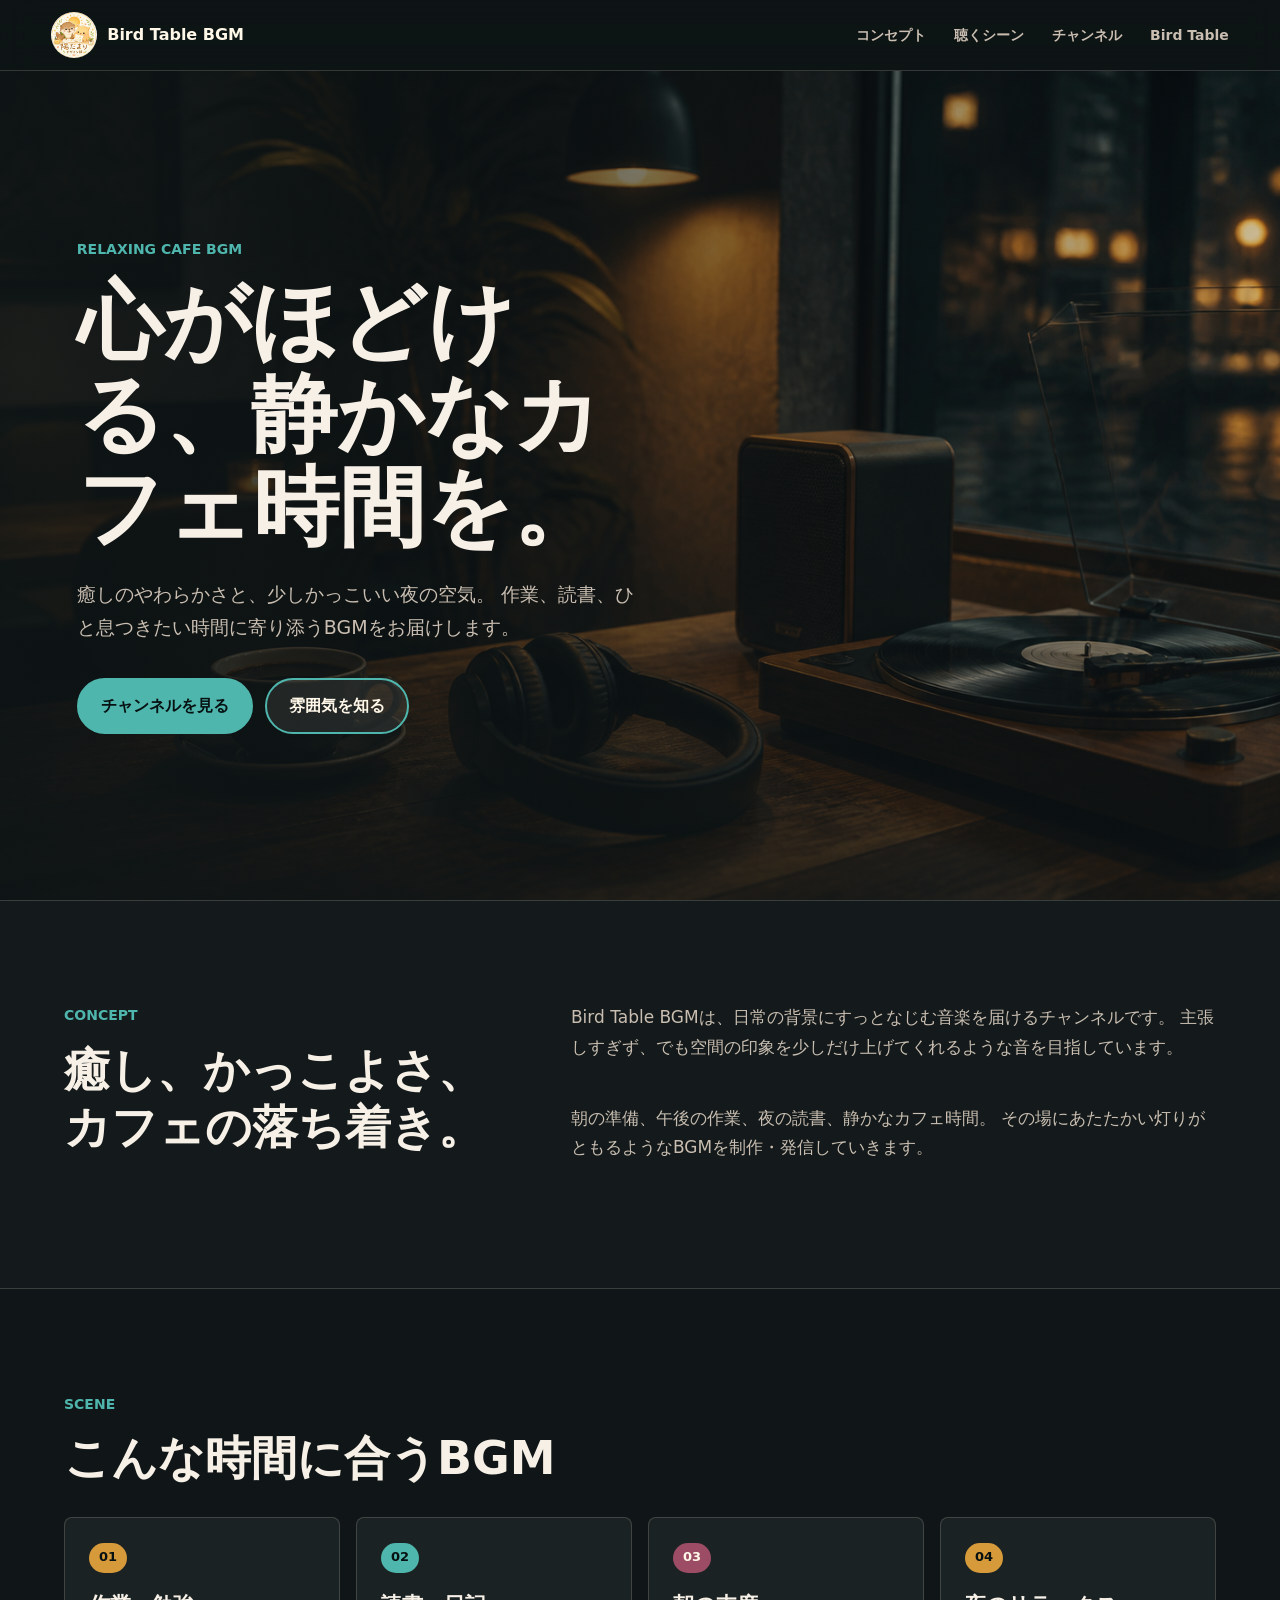
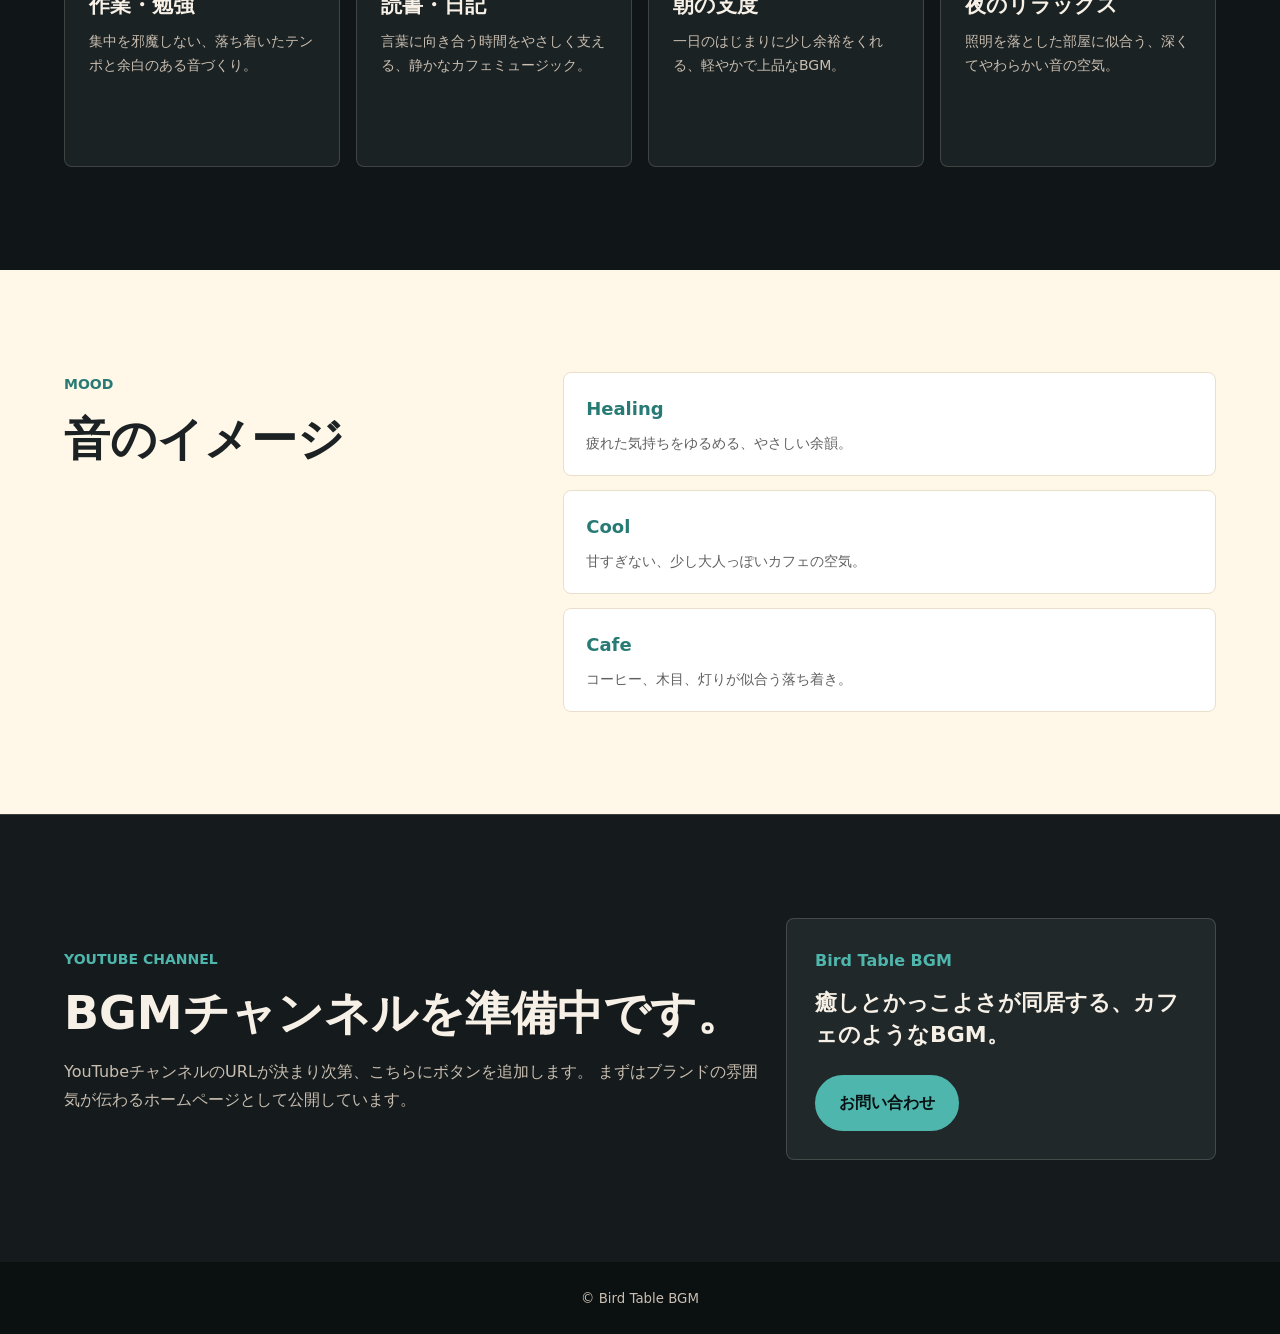
==== bgm.html @ 12807a16 "Add BGM homepage" ====
<!doctype html>
<html lang="ja">
  <head>
    <meta charset="utf-8">
    <meta name="viewport" content="width=device-width, initial-scale=1">
    <title>Bird Table BGM | 癒しとカフェ時間の音楽</title>
    <meta
      name="description"
      content="Bird Table BGMは、作業、読書、カフェ時間、夜のリラックスタイムに寄り添う、癒しとかっこよさを感じるBGMチャンネルです。"
    >
    <link rel="stylesheet" href="bgm.css">
  </head>
  <body>
    <header class="bgm-header">
      <a class="brand" href="index.html" aria-label="陽だまりデザイン部へ戻る">
        <img src="assets/logo.png" alt="">
        <span>Bird Table BGM</span>
      </a>
      <nav class="nav" aria-label="BGMページメニュー">
        <a href="#concept">コンセプト</a>
        <a href="#scene">聴くシーン</a>
        <a href="#channel">チャンネル</a>
        <a href="index.html#activities">Bird Table</a>
      </nav>
    </header>

    <main>
      <section class="bgm-hero">
        <img src="assets/bgm-cafe-hero.png" alt="落ち着いたカフェでBGMを楽しむイメージ">
        <div class="hero-overlay">
          <p class="eyebrow">Relaxing Cafe BGM</p>
          <h1>心がほどける、静かなカフェ時間を。</h1>
          <p class="lead">
            癒しのやわらかさと、少しかっこいい夜の空気。
            作業、読書、ひと息つきたい時間に寄り添うBGMをお届けします。
          </p>
          <div class="hero-actions">
            <a class="button primary" href="#channel">チャンネルを見る</a>
            <a class="button secondary" href="#concept">雰囲気を知る</a>
          </div>
        </div>
      </section>

      <section id="concept" class="section intro-section">
        <div class="section-heading">
          <p class="eyebrow">Concept</p>
          <h2>癒し、かっこよさ、カフェの落ち着き。</h2>
        </div>
        <div class="concept-copy">
          <p>
            Bird Table BGMは、日常の背景にすっとなじむ音楽を届けるチャンネルです。
            主張しすぎず、でも空間の印象を少しだけ上げてくれるような音を目指しています。
          </p>
          <p>
            朝の準備、午後の作業、夜の読書、静かなカフェ時間。
            その場にあたたかい灯りがともるようなBGMを制作・発信していきます。
          </p>
        </div>
      </section>

      <section id="scene" class="section scene-section">
        <div class="section-heading">
          <p class="eyebrow">Scene</p>
          <h2>こんな時間に合うBGM</h2>
        </div>
        <div class="scene-grid">
          <article>
            <span>01</span>
            <h3>作業・勉強</h3>
            <p>集中を邪魔しない、落ち着いたテンポと余白のある音づくり。</p>
          </article>
          <article>
            <span>02</span>
            <h3>読書・日記</h3>
            <p>言葉に向き合う時間をやさしく支える、静かなカフェミュージック。</p>
          </article>
          <article>
            <span>03</span>
            <h3>朝の支度</h3>
            <p>一日のはじまりに少し余裕をくれる、軽やかで上品なBGM。</p>
          </article>
          <article>
            <span>04</span>
            <h3>夜のリラックス</h3>
            <p>照明を落とした部屋に似合う、深くてやわらかい音の空気。</p>
          </article>
        </div>
      </section>

      <section class="section sound-section" aria-label="音の方向性">
        <div class="sound-panel">
          <div>
            <p class="eyebrow">Mood</p>
            <h2>音のイメージ</h2>
          </div>
          <ul>
            <li><strong>Healing</strong><span>疲れた気持ちをゆるめる、やさしい余韻。</span></li>
            <li><strong>Cool</strong><span>甘すぎない、少し大人っぽいカフェの空気。</span></li>
            <li><strong>Cafe</strong><span>コーヒー、木目、灯りが似合う落ち着き。</span></li>
          </ul>
        </div>
      </section>

      <section id="channel" class="section channel-section">
        <div class="channel-copy">
          <p class="eyebrow">YouTube Channel</p>
          <h2>BGMチャンネルを準備中です。</h2>
          <p>
            YouTubeチャンネルのURLが決まり次第、こちらにボタンを追加します。
            まずはブランドの雰囲気が伝わるホームページとして公開しています。
          </p>
        </div>
        <div class="channel-box">
          <p>Bird Table BGM</p>
          <strong>癒しとかっこよさが同居する、カフェのようなBGM。</strong>
          <a class="button primary" href="mailto:bird.table.001@gmail.com">お問い合わせ</a>
        </div>
      </section>
    </main>

    <footer class="footer">
      <small>&copy; Bird Table BGM</small>
    </footer>
  </body>
</html>
---- bgm.css ----
:root {
  --ink: #f6f0e7;
  --muted: #c9beb1;
  --charcoal: #171b1c;
  --deep: #0e1415;
  --teal: #4fb6ad;
  --amber: #d69a3a;
  --wine: #9c4d65;
  --cream: #fff7e8;
  --line: rgba(255, 247, 232, 0.16);
  color-scheme: dark;
  font-family: "Hiragino Kaku Gothic ProN", "Yu Gothic", Meiryo, system-ui, sans-serif;
}

* {
  box-sizing: border-box;
}

html {
  scroll-behavior: smooth;
}

body {
  margin: 0;
  color: var(--ink);
  background: var(--deep);
  line-height: 1.75;
}

img {
  display: block;
  max-width: 100%;
}

a {
  color: inherit;
}

.bgm-header {
  position: sticky;
  top: 0;
  z-index: 10;
  display: flex;
  align-items: center;
  justify-content: space-between;
  gap: 24px;
  padding: 12px clamp(20px, 4vw, 56px);
  background: rgba(14, 20, 21, 0.9);
  border-bottom: 1px solid var(--line);
  backdrop-filter: blur(14px);
}

.brand {
  display: inline-flex;
  align-items: center;
  gap: 10px;
  color: var(--cream);
  font-weight: 900;
  text-decoration: none;
  white-space: nowrap;
}

.brand img {
  width: 46px;
  height: 46px;
  border-radius: 50%;
}

.nav {
  display: flex;
  align-items: center;
  gap: clamp(12px, 3vw, 28px);
  color: var(--muted);
  font-size: 14px;
  font-weight: 800;
}

.nav a {
  text-decoration: none;
}

.bgm-hero {
  position: relative;
  min-height: calc(100vh - 71px);
  overflow: hidden;
  isolation: isolate;
}

.bgm-hero img {
  position: absolute;
  inset: 0;
  z-index: -2;
  width: 100%;
  height: 100%;
  object-fit: cover;
}

.bgm-hero::after {
  position: absolute;
  inset: 0;
  z-index: -1;
  content: "";
  background:
    linear-gradient(90deg, rgba(14, 20, 21, 0.9) 0%, rgba(14, 20, 21, 0.58) 46%, rgba(14, 20, 21, 0.18) 100%),
    linear-gradient(0deg, rgba(14, 20, 21, 0.65) 0%, rgba(14, 20, 21, 0) 42%);
}

.hero-overlay {
  display: flex;
  flex-direction: column;
  justify-content: center;
  max-width: 720px;
  min-height: calc(100vh - 71px);
  padding: clamp(44px, 8vw, 96px) clamp(20px, 6vw, 84px);
}

.eyebrow {
  margin: 0 0 14px;
  color: var(--teal);
  font-size: 14px;
  font-weight: 900;
  letter-spacing: 0;
  text-transform: uppercase;
}

h1,
h2,
h3,
p {
  overflow-wrap: anywhere;
}

h1 {
  margin: 0;
  font-size: clamp(42px, 7vw, 86px);
  line-height: 1.08;
  letter-spacing: 0;
}

h2 {
  margin: 0;
  font-size: clamp(28px, 4vw, 46px);
  line-height: 1.24;
  letter-spacing: 0;
}

h3 {
  margin: 0 0 10px;
  font-size: 21px;
  line-height: 1.35;
}

.lead {
  margin: 24px 0 0;
  color: var(--muted);
  font-size: clamp(16px, 2vw, 19px);
}

.hero-actions {
  display: flex;
  flex-wrap: wrap;
  gap: 12px;
  margin-top: 34px;
}

.button {
  display: inline-flex;
  align-items: center;
  justify-content: center;
  min-height: 48px;
  padding: 12px 22px;
  border: 2px solid var(--teal);
  border-radius: 999px;
  font-weight: 900;
  text-decoration: none;
}

.button.primary {
  color: #071112;
  background: var(--teal);
}

.button.secondary {
  color: var(--cream);
  background: rgba(255, 247, 232, 0.08);
}

.section {
  padding: clamp(58px, 8vw, 104px) clamp(20px, 5vw, 72px);
}

.section-heading {
  max-width: 820px;
  margin-bottom: 30px;
}

.intro-section {
  display: grid;
  grid-template-columns: minmax(0, 0.8fr) minmax(320px, 1.2fr);
  gap: clamp(30px, 6vw, 78px);
  background: #141a1b;
  border-block: 1px solid var(--line);
}

.concept-copy {
  display: grid;
  gap: 18px;
  color: var(--muted);
  font-size: 17px;
}

.concept-copy p {
  margin: 0;
}

.scene-section {
  background: #101617;
}

.scene-grid {
  display: grid;
  grid-template-columns: repeat(4, minmax(0, 1fr));
  gap: 16px;
}

.scene-grid article {
  min-height: 250px;
  padding: 24px;
  background: #1b2223;
  border: 1px solid var(--line);
  border-radius: 8px;
}

.scene-grid span {
  display: inline-flex;
  align-items: center;
  justify-content: center;
  min-width: 38px;
  height: 30px;
  margin-bottom: 18px;
  padding: 0 10px;
  color: #071112;
  background: var(--amber);
  border-radius: 999px;
  font-size: 13px;
  font-weight: 900;
}

.scene-grid article:nth-child(2) span {
  background: var(--teal);
}

.scene-grid article:nth-child(3) span {
  background: var(--wine);
  color: var(--cream);
}

.scene-grid p {
  margin: 0;
  color: var(--muted);
  font-size: 14px;
}

.sound-section {
  background: var(--cream);
  color: #1c2223;
}

.sound-section .eyebrow {
  color: #287b75;
}

.sound-panel {
  display: grid;
  grid-template-columns: minmax(0, 0.8fr) minmax(320px, 1.2fr);
  gap: clamp(28px, 5vw, 64px);
  align-items: start;
}

.sound-panel ul {
  display: grid;
  gap: 14px;
  margin: 0;
  padding: 0;
  list-style: none;
}

.sound-panel li {
  padding: 20px 22px;
  background: #ffffff;
  border: 1px solid #eadfcb;
  border-radius: 8px;
}

.sound-panel strong,
.sound-panel span {
  display: block;
}

.sound-panel strong {
  color: #287b75;
  font-size: 18px;
}

.sound-panel span {
  margin-top: 6px;
  color: #5f625f;
  font-size: 14px;
}

.channel-section {
  display: grid;
  grid-template-columns: minmax(0, 1fr) minmax(300px, 430px);
  gap: 28px;
  align-items: center;
  background: #151b1c;
  border-top: 1px solid var(--line);
}

.channel-copy p:not(.eyebrow) {
  color: var(--muted);
}

.channel-box {
  padding: 28px;
  background: #202829;
  border: 1px solid var(--line);
  border-radius: 8px;
}

.channel-box p {
  margin: 0 0 12px;
  color: var(--teal);
  font-weight: 900;
}

.channel-box strong {
  display: block;
  margin-bottom: 24px;
  font-size: 22px;
  line-height: 1.45;
}

.footer {
  padding: 22px;
  color: var(--muted);
  background: #0b1011;
  text-align: center;
}

@media (max-width: 980px) {
  .intro-section,
  .sound-panel,
  .channel-section {
    grid-template-columns: 1fr;
  }

  .scene-grid {
    grid-template-columns: repeat(2, minmax(0, 1fr));
  }
}

@media (max-width: 700px) {
  .bgm-header {
    align-items: flex-start;
    flex-direction: column;
    gap: 10px;
  }

  .nav {
    width: 100%;
    overflow-x: auto;
    padding-bottom: 4px;
  }

  .bgm-hero,
  .hero-overlay {
    min-height: calc(100vh - 120px);
  }

  .bgm-hero::after {
    background: rgba(14, 20, 21, 0.68);
  }

  .scene-grid {
    grid-template-columns: 1fr;
  }

  .button {
    width: 100%;
  }
}
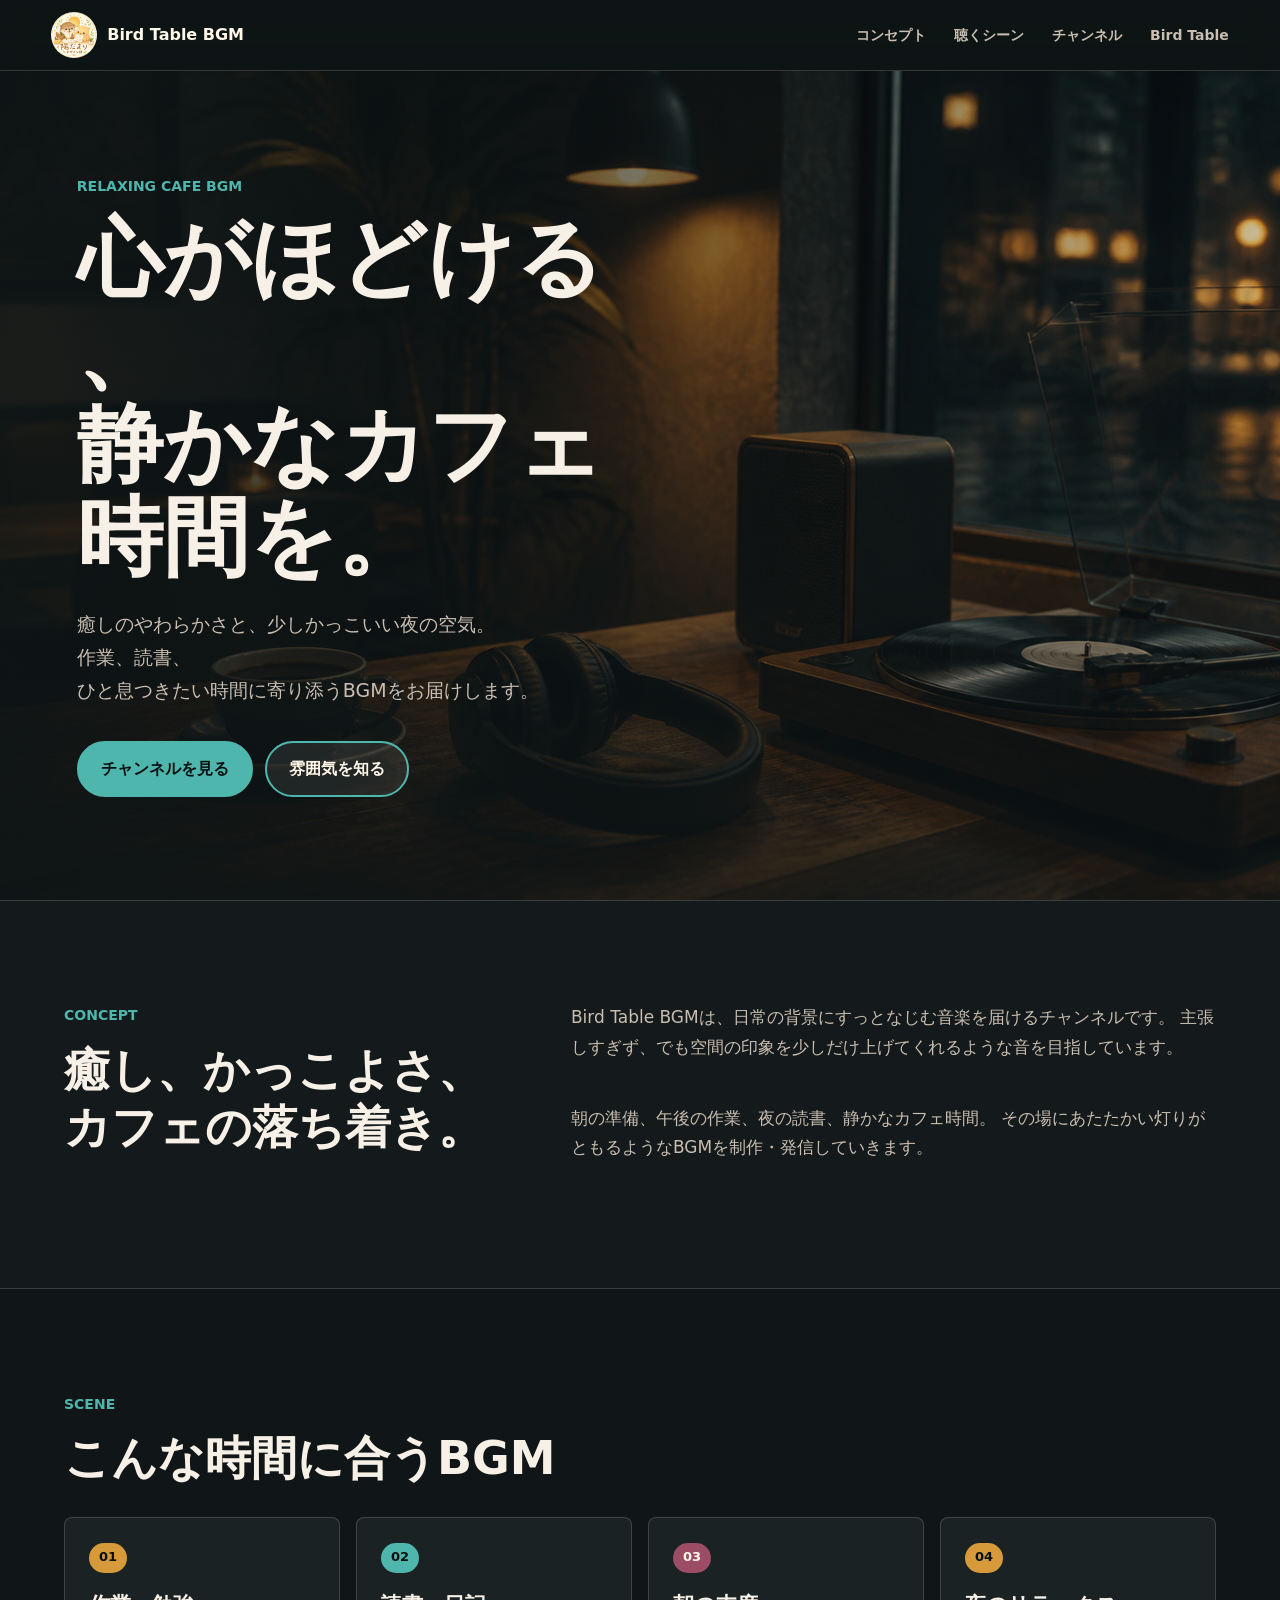
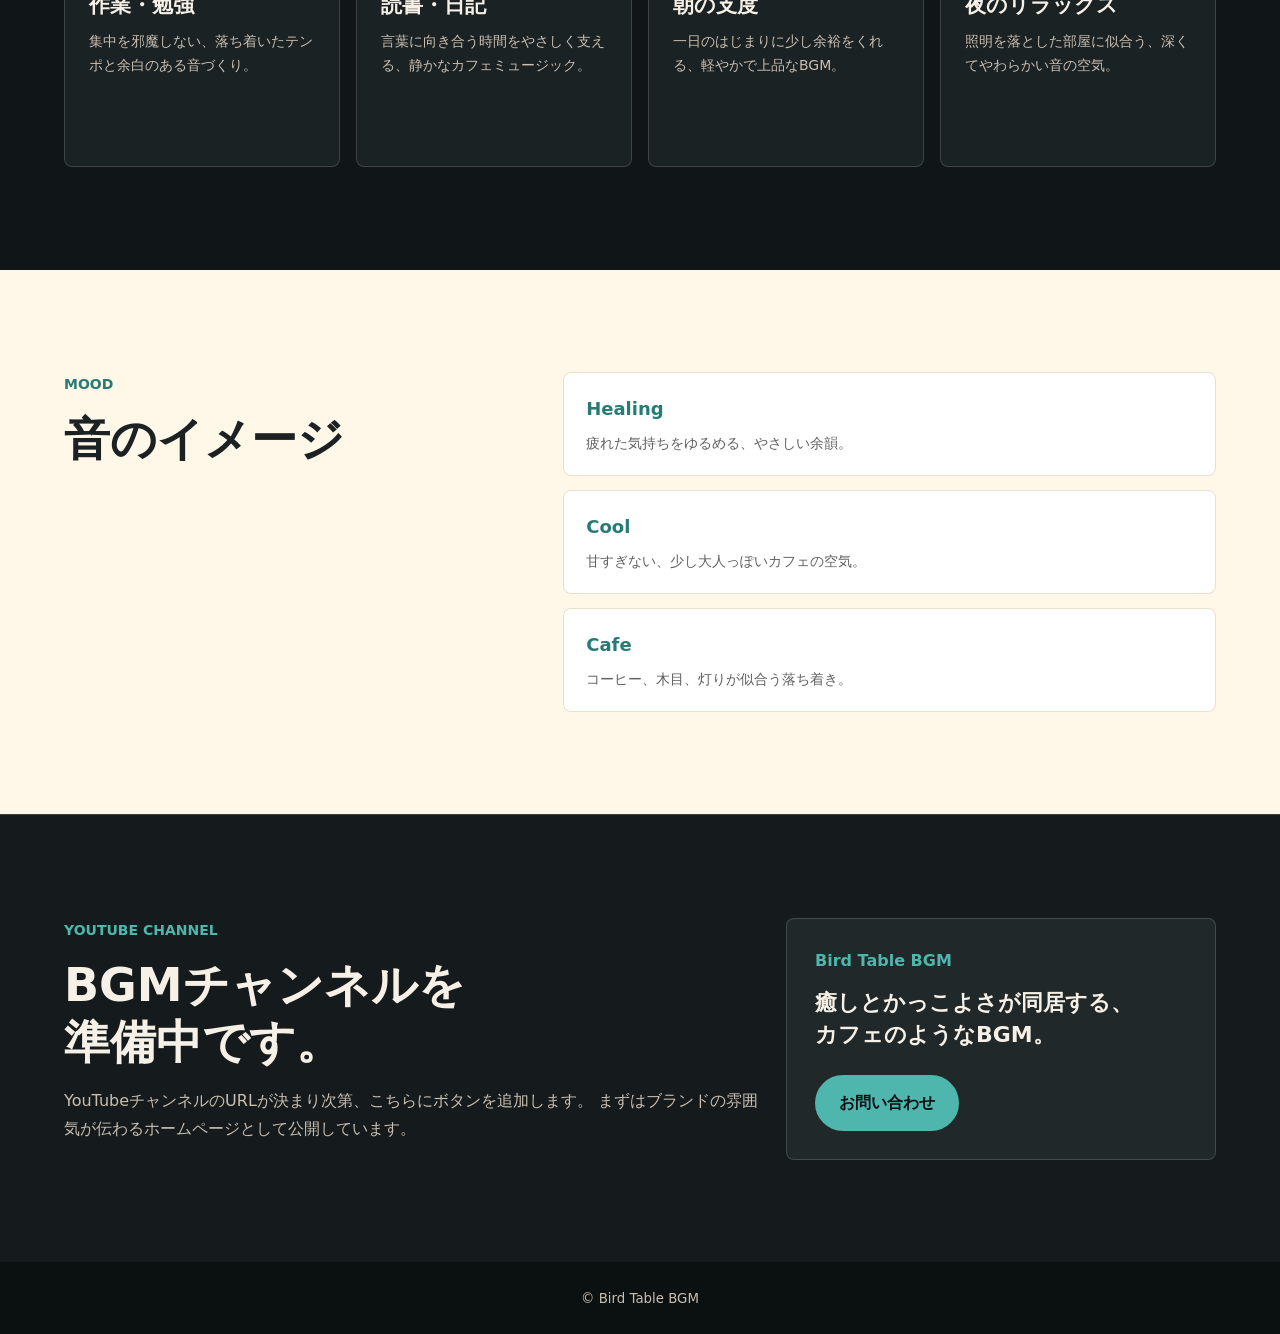
==== commit 38fcfa56: "Improve BGM page line breaks" ====
--- a/bgm.html
+++ b/bgm.html
@@ -29,10 +29,13 @@
         <img src="assets/bgm-cafe-hero.png" alt="落ち着いたカフェでBGMを楽しむイメージ">
         <div class="hero-overlay">
           <p class="eyebrow">Relaxing Cafe BGM</p>
-          <h1>心がほどける、静かなカフェ時間を。</h1>
+          <h1>
+            <span class="line">心がほどける、</span>
+            <span class="line">静かなカフェ時間を。</span>
+          </h1>
           <p class="lead">
-            癒しのやわらかさと、少しかっこいい夜の空気。
-            作業、読書、ひと息つきたい時間に寄り添うBGMをお届けします。
+            <span class="line">癒しのやわらかさと、少しかっこいい夜の空気。</span>
+            <span class="line">作業、読書、ひと息つきたい時間に寄り添うBGMをお届けします。</span>
           </p>
           <div class="hero-actions">
             <a class="button primary" href="#channel">チャンネルを見る</a>
@@ -44,7 +47,10 @@
       <section id="concept" class="section intro-section">
         <div class="section-heading">
           <p class="eyebrow">Concept</p>
-          <h2>癒し、かっこよさ、カフェの落ち着き。</h2>
+          <h2>
+            <span class="line">癒し、かっこよさ、</span>
+            <span class="line">カフェの落ち着き。</span>
+          </h2>
         </div>
         <div class="concept-copy">
           <p>
@@ -104,7 +110,10 @@
       <section id="channel" class="section channel-section">
         <div class="channel-copy">
           <p class="eyebrow">YouTube Channel</p>
-          <h2>BGMチャンネルを準備中です。</h2>
+          <h2>
+            <span class="line">BGMチャンネルを</span>
+            <span class="line">準備中です。</span>
+          </h2>
           <p>
             YouTubeチャンネルのURLが決まり次第、こちらにボタンを追加します。
             まずはブランドの雰囲気が伝わるホームページとして公開しています。
@@ -112,7 +121,10 @@
         </div>
         <div class="channel-box">
           <p>Bird Table BGM</p>
-          <strong>癒しとかっこよさが同居する、カフェのようなBGM。</strong>
+          <strong>
+            <span class="line">癒しとかっこよさが同居する、</span>
+            <span class="line">カフェのようなBGM。</span>
+          </strong>
           <a class="button primary" href="mailto:bird.table.001@gmail.com">お問い合わせ</a>
         </div>
       </section>
--- a/bgm.css
+++ b/bgm.css
@@ -127,7 +127,20 @@
 h2,
 h3,
 p {
-  overflow-wrap: anywhere;
+  overflow-wrap: break-word;
+}
+
+h1,
+h2,
+h3,
+.lead,
+.channel-box strong {
+  word-break: keep-all;
+  line-break: strict;
+}
+
+.line {
+  display: block;
 }
 
 h1 {
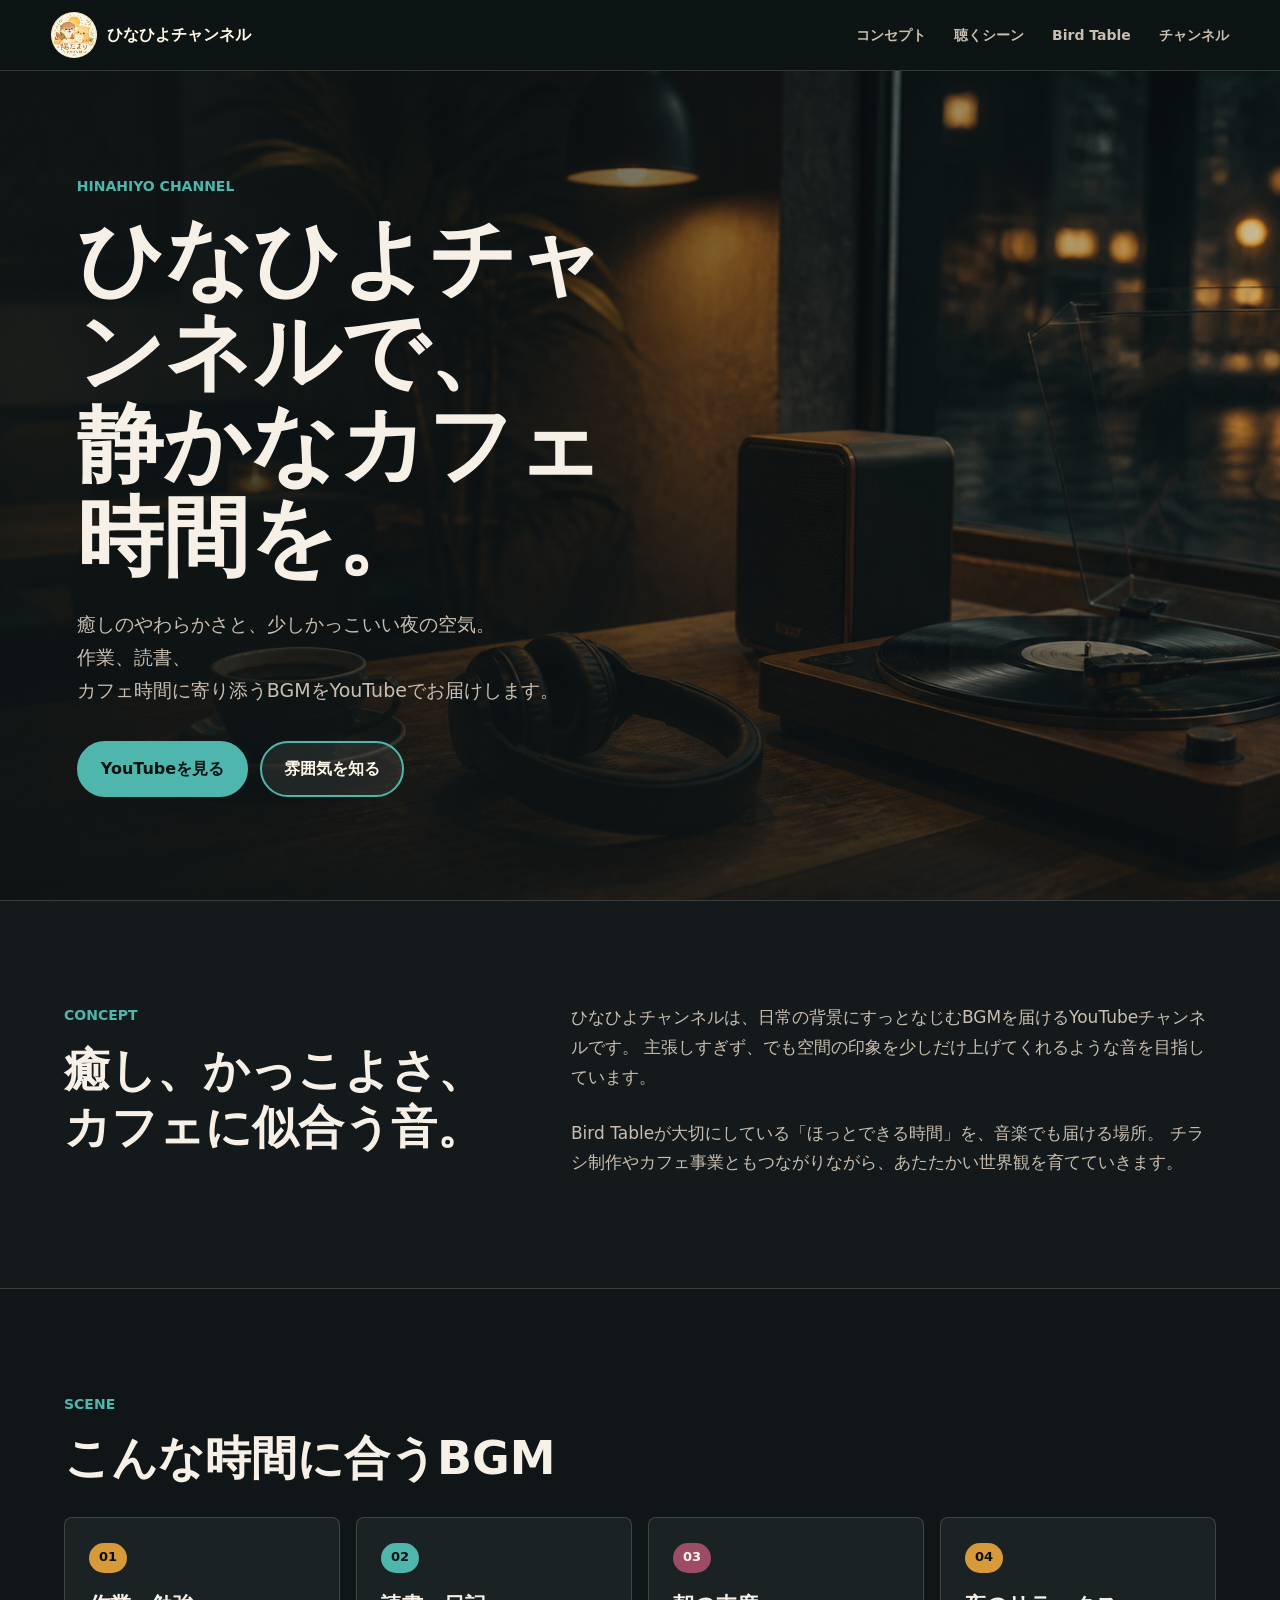
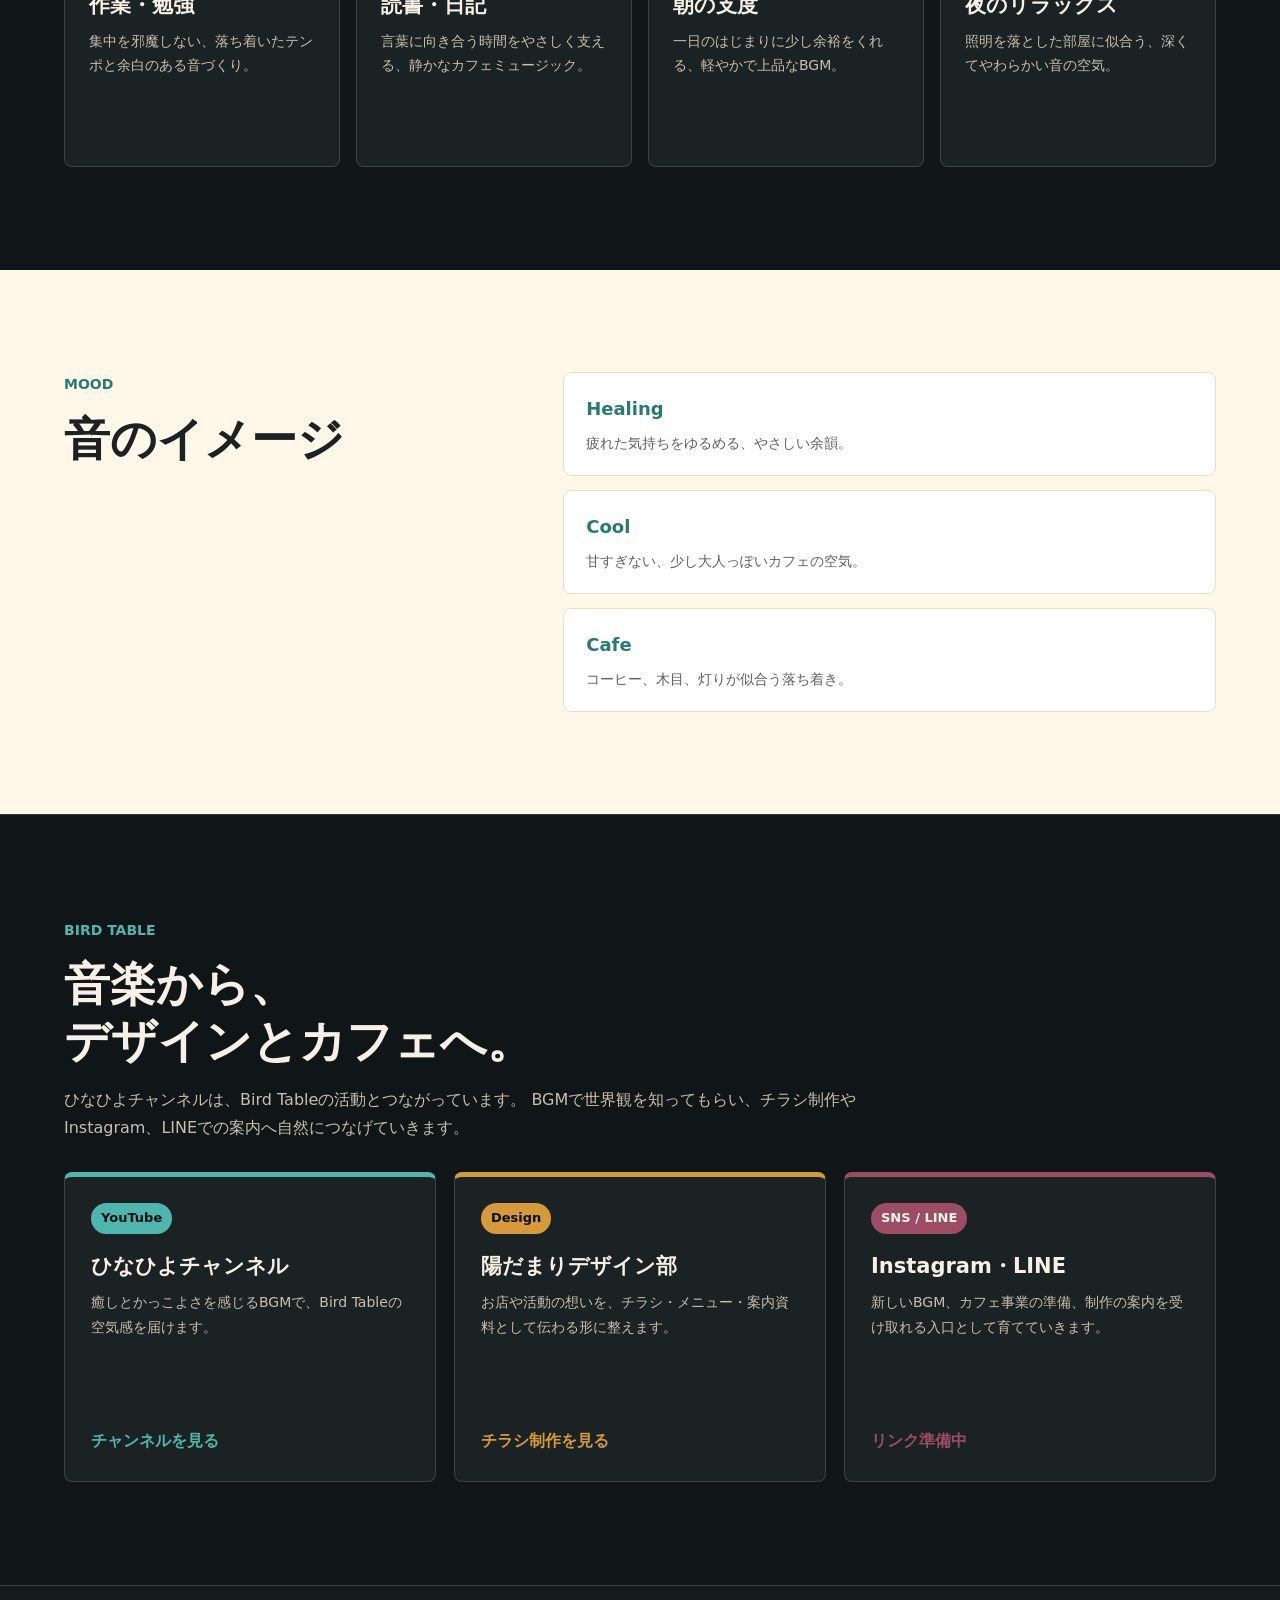
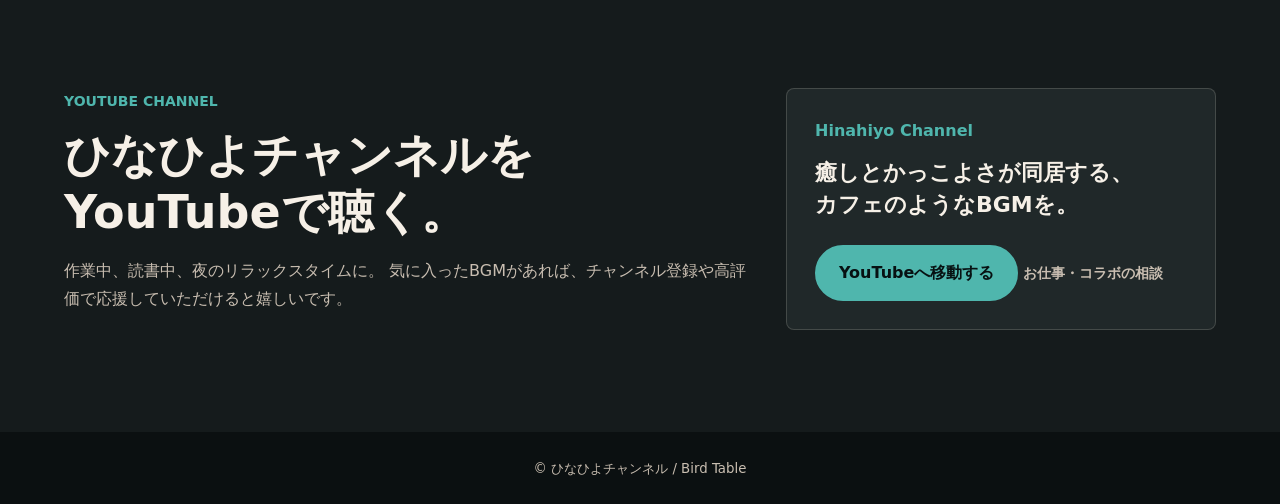
==== commit c89d9b55: "Update BGM page for Hinahiyo channel" ====
--- a/bgm.html
+++ b/bgm.html
@@ -3,10 +3,10 @@
   <head>
     <meta charset="utf-8">
     <meta name="viewport" content="width=device-width, initial-scale=1">
-    <title>Bird Table BGM | 癒しとカフェ時間の音楽</title>
+    <title>ひなひよチャンネル | 癒しとカフェ時間のBGM</title>
     <meta
       name="description"
-      content="Bird Table BGMは、作業、読書、カフェ時間、夜のリラックスタイムに寄り添う、癒しとかっこよさを感じるBGMチャンネルです。"
+      content="ひなひよチャンネルは、作業、読書、カフェ時間、夜のリラックスタイムに寄り添う、癒しとかっこよさを感じるBGMをお届けするYouTubeチャンネルです。"
     >
     <link rel="stylesheet" href="bgm.css">
   </head>
@@ -14,13 +14,13 @@
     <header class="bgm-header">
       <a class="brand" href="index.html" aria-label="陽だまりデザイン部へ戻る">
         <img src="assets/logo.png" alt="">
-        <span>Bird Table BGM</span>
+        <span>ひなひよチャンネル</span>
       </a>
       <nav class="nav" aria-label="BGMページメニュー">
         <a href="#concept">コンセプト</a>
         <a href="#scene">聴くシーン</a>
+        <a href="#birdtable">Bird Table</a>
         <a href="#channel">チャンネル</a>
-        <a href="index.html#activities">Bird Table</a>
       </nav>
     </header>
 
@@ -28,17 +28,17 @@
       <section class="bgm-hero">
         <img src="assets/bgm-cafe-hero.png" alt="落ち着いたカフェでBGMを楽しむイメージ">
         <div class="hero-overlay">
-          <p class="eyebrow">Relaxing Cafe BGM</p>
+          <p class="eyebrow">Hinahiyo Channel</p>
           <h1>
-            <span class="line">心がほどける、</span>
+            <span class="line">ひなひよチャンネルで、</span>
             <span class="line">静かなカフェ時間を。</span>
           </h1>
           <p class="lead">
             <span class="line">癒しのやわらかさと、少しかっこいい夜の空気。</span>
-            <span class="line">作業、読書、ひと息つきたい時間に寄り添うBGMをお届けします。</span>
+            <span class="line">作業、読書、カフェ時間に寄り添うBGMをYouTubeでお届けします。</span>
           </p>
           <div class="hero-actions">
-            <a class="button primary" href="#channel">チャンネルを見る</a>
+            <a class="button primary" href="https://www.youtube.com/channel/UCs4ixz5xedzW1svTxraeuMA">YouTubeを見る</a>
             <a class="button secondary" href="#concept">雰囲気を知る</a>
           </div>
         </div>
@@ -49,17 +49,17 @@
           <p class="eyebrow">Concept</p>
           <h2>
             <span class="line">癒し、かっこよさ、</span>
-            <span class="line">カフェの落ち着き。</span>
+            <span class="line">カフェに似合う音。</span>
           </h2>
         </div>
         <div class="concept-copy">
           <p>
-            Bird Table BGMは、日常の背景にすっとなじむ音楽を届けるチャンネルです。
+            ひなひよチャンネルは、日常の背景にすっとなじむBGMを届けるYouTubeチャンネルです。
             主張しすぎず、でも空間の印象を少しだけ上げてくれるような音を目指しています。
           </p>
           <p>
-            朝の準備、午後の作業、夜の読書、静かなカフェ時間。
-            その場にあたたかい灯りがともるようなBGMを制作・発信していきます。
+            Bird Tableが大切にしている「ほっとできる時間」を、音楽でも届ける場所。
+            チラシ制作やカフェ事業ともつながりながら、あたたかい世界観を育てていきます。
           </p>
         </div>
       </section>
@@ -107,31 +107,66 @@
         </div>
       </section>
 
+      <section id="birdtable" class="section relation-section">
+        <div class="section-heading">
+          <p class="eyebrow">Bird Table</p>
+          <h2>
+            <span class="line">音楽から、</span>
+            <span class="line">デザインとカフェへ。</span>
+          </h2>
+          <p>
+            ひなひよチャンネルは、Bird Tableの活動とつながっています。
+            BGMで世界観を知ってもらい、チラシ制作やInstagram、LINEでの案内へ自然につなげていきます。
+          </p>
+        </div>
+        <div class="relation-grid">
+          <article>
+            <p class="relation-label">YouTube</p>
+            <h3>ひなひよチャンネル</h3>
+            <p>癒しとかっこよさを感じるBGMで、Bird Tableの空気感を届けます。</p>
+            <a href="https://www.youtube.com/channel/UCs4ixz5xedzW1svTxraeuMA">チャンネルを見る</a>
+          </article>
+          <article>
+            <p class="relation-label">Design</p>
+            <h3>陽だまりデザイン部</h3>
+            <p>お店や活動の想いを、チラシ・メニュー・案内資料として伝わる形に整えます。</p>
+            <a href="index.html">チラシ制作を見る</a>
+          </article>
+          <article>
+            <p class="relation-label">SNS / LINE</p>
+            <h3>Instagram・LINE</h3>
+            <p>新しいBGM、カフェ事業の準備、制作の案内を受け取れる入口として育てていきます。</p>
+            <span>リンク準備中</span>
+          </article>
+        </div>
+      </section>
+
       <section id="channel" class="section channel-section">
         <div class="channel-copy">
           <p class="eyebrow">YouTube Channel</p>
           <h2>
-            <span class="line">BGMチャンネルを</span>
-            <span class="line">準備中です。</span>
+            <span class="line">ひなひよチャンネルを</span>
+            <span class="line">YouTubeで聴く。</span>
           </h2>
           <p>
-            YouTubeチャンネルのURLが決まり次第、こちらにボタンを追加します。
-            まずはブランドの雰囲気が伝わるホームページとして公開しています。
+            作業中、読書中、夜のリラックスタイムに。
+            気に入ったBGMがあれば、チャンネル登録や高評価で応援していただけると嬉しいです。
           </p>
         </div>
         <div class="channel-box">
-          <p>Bird Table BGM</p>
+          <p>Hinahiyo Channel</p>
           <strong>
             <span class="line">癒しとかっこよさが同居する、</span>
-            <span class="line">カフェのようなBGM。</span>
+            <span class="line">カフェのようなBGMを。</span>
           </strong>
-          <a class="button primary" href="mailto:bird.table.001@gmail.com">お問い合わせ</a>
+          <a class="button primary" href="https://www.youtube.com/channel/UCs4ixz5xedzW1svTxraeuMA">YouTubeへ移動する</a>
+          <a class="text-link" href="mailto:bird.table.001@gmail.com">お仕事・コラボの相談</a>
         </div>
       </section>
     </main>
 
     <footer class="footer">
-      <small>&copy; Bird Table BGM</small>
+      <small>&copy; ひなひよチャンネル / Bird Table</small>
     </footer>
   </body>
 </html>
--- a/bgm.css
+++ b/bgm.css
@@ -198,6 +198,16 @@
   background: rgba(255, 247, 232, 0.08);
 }
 
+.text-link {
+  display: inline-flex;
+  width: fit-content;
+  margin-top: 14px;
+  color: var(--muted);
+  font-size: 14px;
+  font-weight: 800;
+  text-decoration: none;
+}
+
 .section {
   padding: clamp(58px, 8vw, 104px) clamp(20px, 5vw, 72px);
 }
@@ -321,6 +331,89 @@
   font-size: 14px;
 }
 
+.relation-section {
+  background: #101617;
+  border-top: 1px solid var(--line);
+}
+
+.relation-section .section-heading p:not(.eyebrow) {
+  color: var(--muted);
+}
+
+.relation-grid {
+  display: grid;
+  grid-template-columns: repeat(3, minmax(0, 1fr));
+  gap: 18px;
+}
+
+.relation-grid article {
+  display: flex;
+  flex-direction: column;
+  min-height: 310px;
+  padding: 26px;
+  background: #1b2223;
+  border: 1px solid var(--line);
+  border-radius: 8px;
+}
+
+.relation-grid article:nth-child(1) {
+  border-top: 5px solid var(--teal);
+}
+
+.relation-grid article:nth-child(2) {
+  border-top: 5px solid var(--amber);
+}
+
+.relation-grid article:nth-child(3) {
+  border-top: 5px solid var(--wine);
+}
+
+.relation-label {
+  width: fit-content;
+  margin: 0 0 18px;
+  padding: 4px 10px;
+  color: #071112;
+  background: var(--teal);
+  border-radius: 999px;
+  font-size: 13px;
+  font-weight: 900;
+}
+
+.relation-grid article:nth-child(2) .relation-label {
+  background: var(--amber);
+}
+
+.relation-grid article:nth-child(3) .relation-label {
+  color: var(--cream);
+  background: var(--wine);
+}
+
+.relation-grid p:not(.relation-label) {
+  margin: 0;
+  color: var(--muted);
+  font-size: 14px;
+}
+
+.relation-grid a,
+.relation-grid span {
+  display: inline-flex;
+  align-items: center;
+  width: fit-content;
+  margin-top: auto;
+  padding-top: 22px;
+  color: var(--teal);
+  font-weight: 900;
+  text-decoration: none;
+}
+
+.relation-grid article:nth-child(2) a {
+  color: var(--amber);
+}
+
+.relation-grid article:nth-child(3) span {
+  color: var(--wine);
+}
+
 .channel-section {
   display: grid;
   grid-template-columns: minmax(0, 1fr) minmax(300px, 430px);
@@ -368,6 +461,7 @@
     grid-template-columns: 1fr;
   }
 
+  .relation-grid,
   .scene-grid {
     grid-template-columns: repeat(2, minmax(0, 1fr));
   }
@@ -399,6 +493,10 @@
     grid-template-columns: 1fr;
   }
 
+  .relation-grid {
+    grid-template-columns: 1fr;
+  }
+
   .button {
     width: 100%;
   }
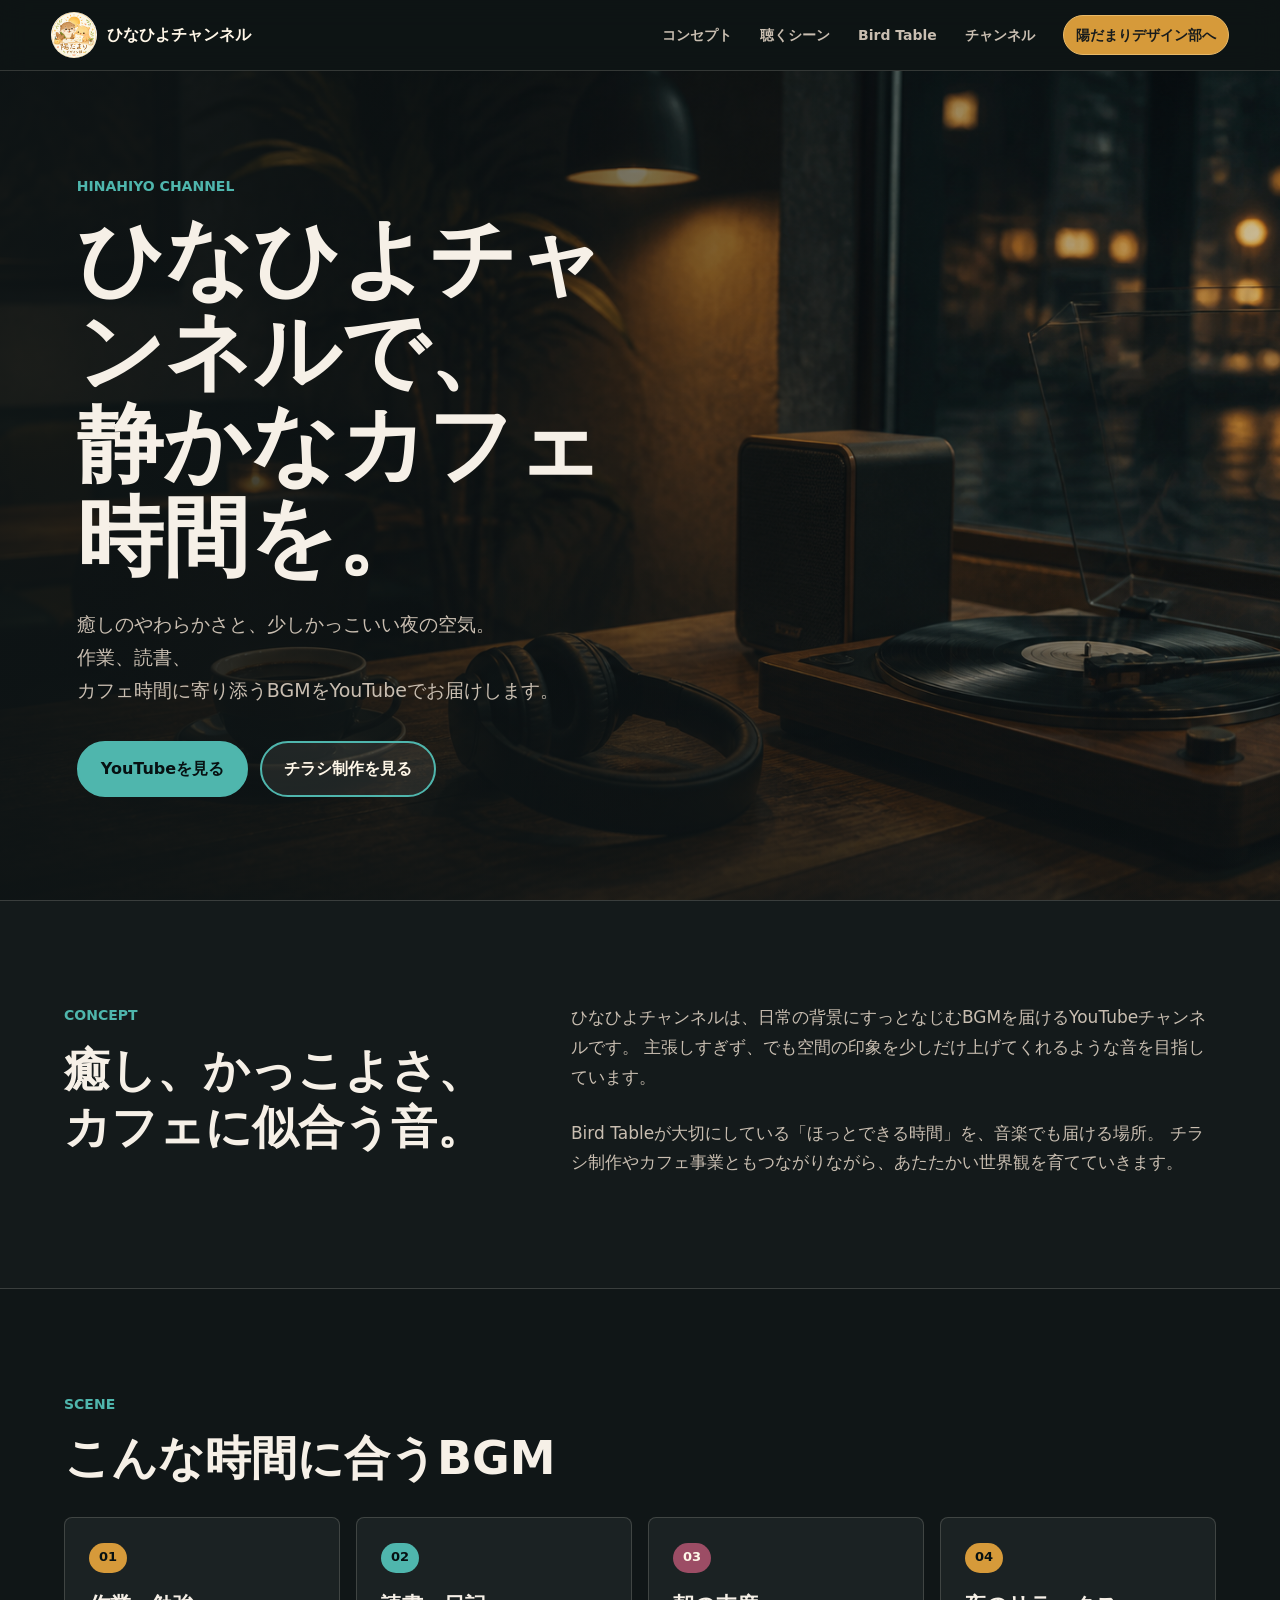
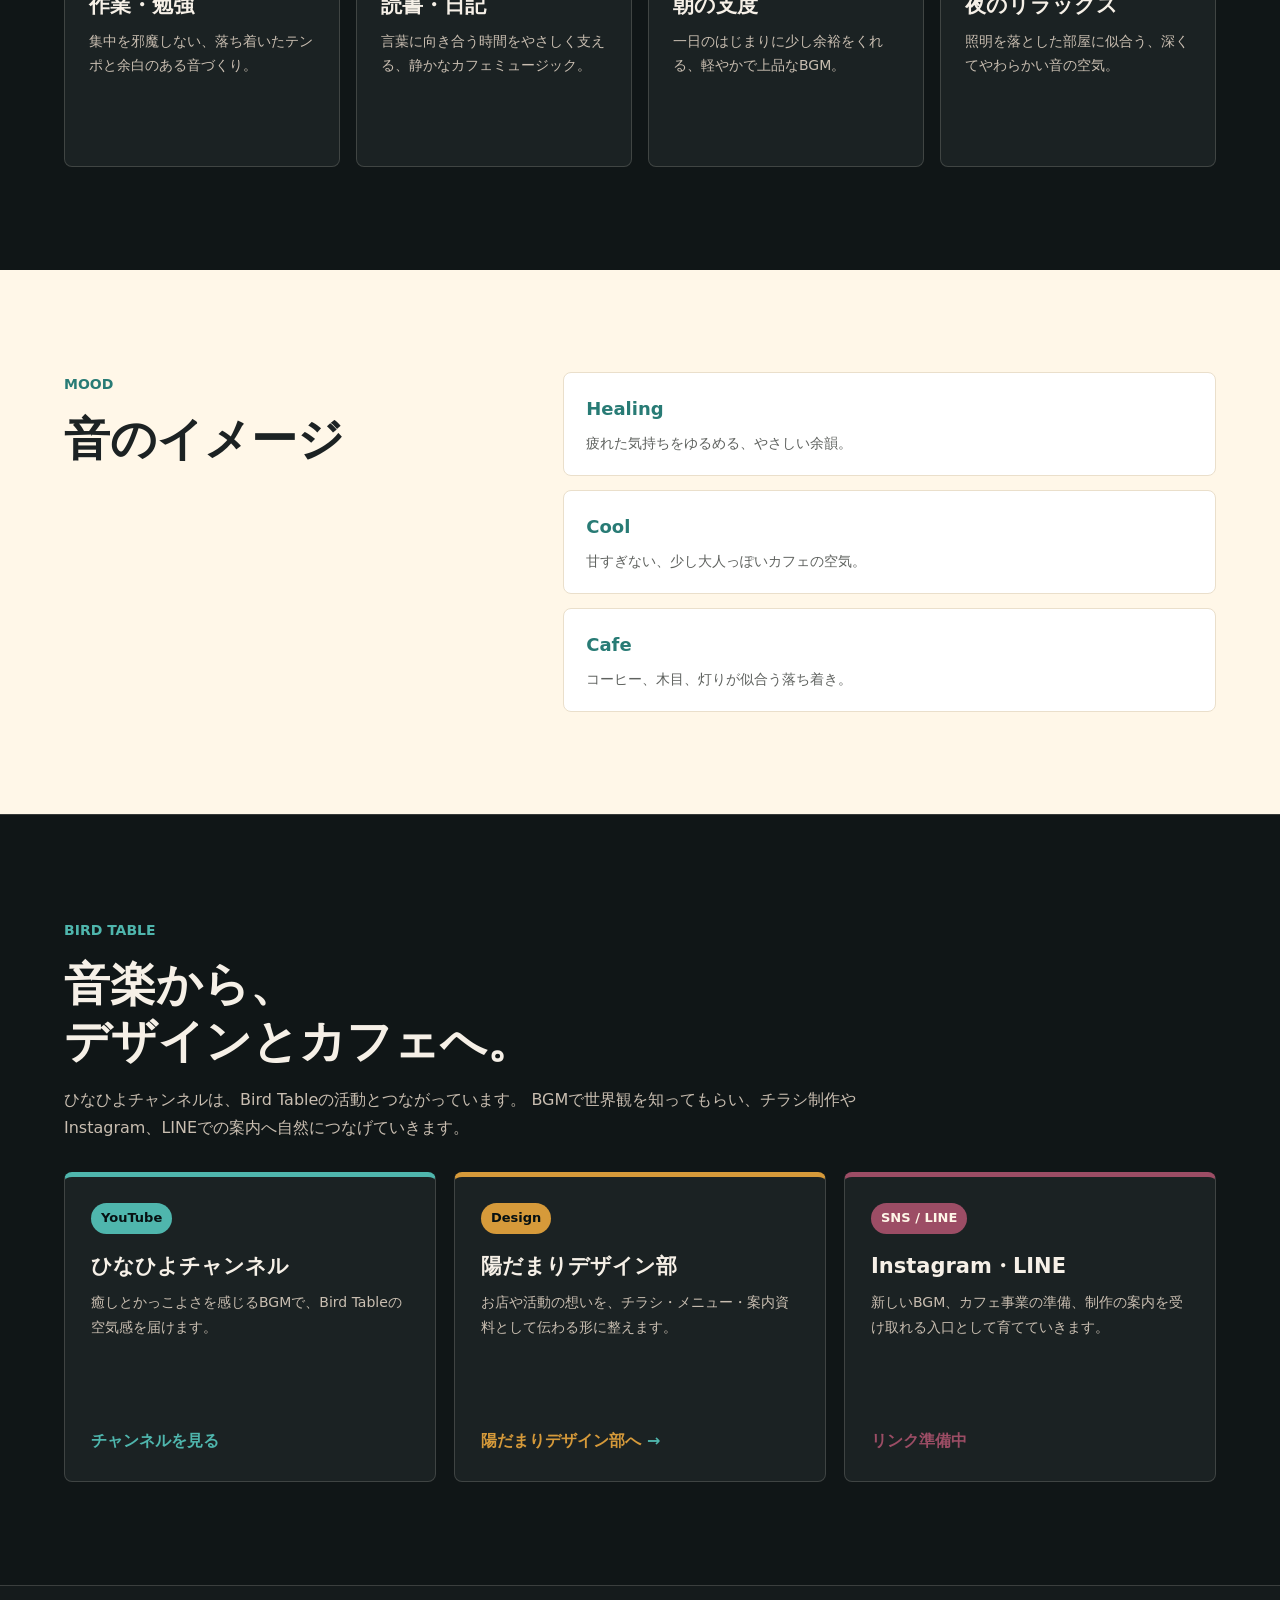
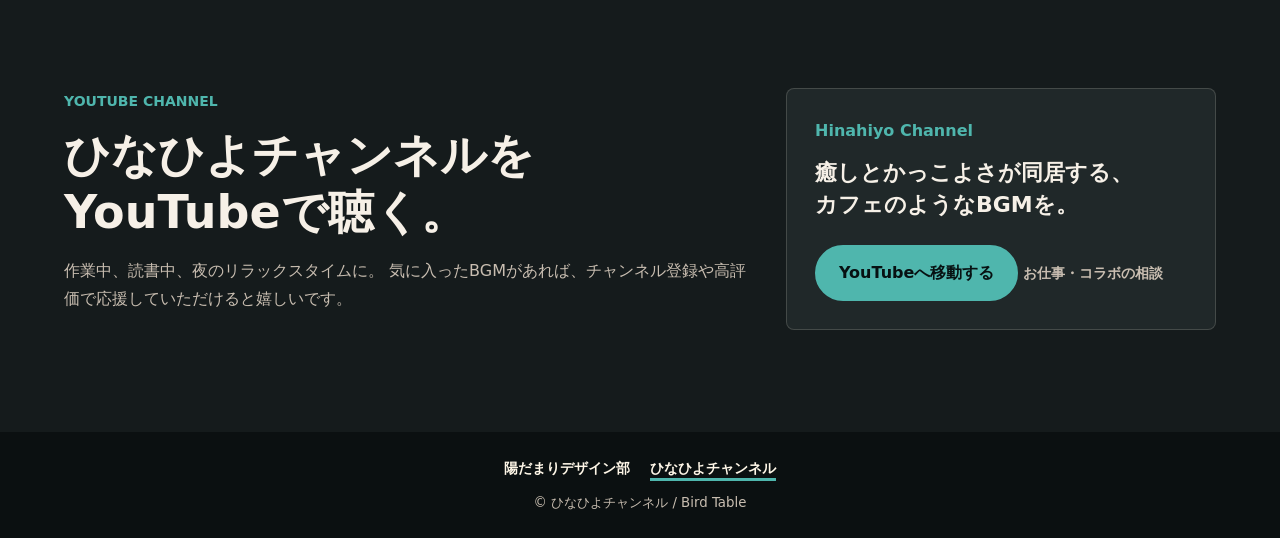
==== commit c8fddf82: "Link Hidamari and Hinahiyo sites" ====
--- a/bgm.html
+++ b/bgm.html
@@ -12,7 +12,7 @@
   </head>
   <body>
     <header class="bgm-header">
-      <a class="brand" href="index.html" aria-label="陽だまりデザイン部へ戻る">
+      <a class="brand" href="#top" aria-label="ひなひよチャンネル トップへ">
         <img src="assets/logo.png" alt="">
         <span>ひなひよチャンネル</span>
       </a>
@@ -21,10 +21,11 @@
         <a href="#scene">聴くシーン</a>
         <a href="#birdtable">Bird Table</a>
         <a href="#channel">チャンネル</a>
+        <a class="connected-site-link" href="index.html">陽だまりデザイン部へ</a>
       </nav>
     </header>
 
-    <main>
+    <main id="top">
       <section class="bgm-hero">
         <img src="assets/bgm-cafe-hero.png" alt="落ち着いたカフェでBGMを楽しむイメージ">
         <div class="hero-overlay">
@@ -39,7 +40,7 @@
           </p>
           <div class="hero-actions">
             <a class="button primary" href="https://www.youtube.com/channel/UCs4ixz5xedzW1svTxraeuMA">YouTubeを見る</a>
-            <a class="button secondary" href="#concept">雰囲気を知る</a>
+            <a class="button secondary" href="index.html">チラシ制作を見る</a>
           </div>
         </div>
       </section>
@@ -130,7 +131,7 @@
             <p class="relation-label">Design</p>
             <h3>陽だまりデザイン部</h3>
             <p>お店や活動の想いを、チラシ・メニュー・案内資料として伝わる形に整えます。</p>
-            <a href="index.html">チラシ制作を見る</a>
+            <a href="index.html">陽だまりデザイン部へ <span aria-hidden="true">→</span></a>
           </article>
           <article>
             <p class="relation-label">SNS / LINE</p>
@@ -166,6 +167,10 @@
     </main>
 
     <footer class="footer">
+      <nav class="footer-sites" aria-label="Bird Tableのサイト">
+        <a href="index.html">陽だまりデザイン部</a>
+        <a href="bgm.html" aria-current="page">ひなひよチャンネル</a>
+      </nav>
       <small>&copy; ひなひよチャンネル / Bird Table</small>
     </footer>
   </body>
--- a/bgm.css
+++ b/bgm.css
@@ -76,7 +76,29 @@
 }
 
 .nav a {
+  flex: 0 0 auto;
   text-decoration: none;
+  white-space: nowrap;
+}
+
+.nav a:hover,
+.nav a:focus-visible {
+  color: var(--cream);
+}
+
+.connected-site-link {
+  padding: 7px 12px;
+  color: #171b1c;
+  background: var(--amber);
+  border: 1px solid #e8b968;
+  border-radius: 999px;
+  white-space: nowrap;
+}
+
+.nav .connected-site-link:hover,
+.nav .connected-site-link:focus-visible {
+  color: #071112;
+  background: #e9b65f;
 }
 
 .bgm-hero {
@@ -410,6 +432,11 @@
   color: var(--amber);
 }
 
+.relation-grid a span {
+  margin: 0;
+  padding: 0 0 0 6px;
+}
+
 .relation-grid article:nth-child(3) span {
   color: var(--wine);
 }
@@ -448,10 +475,34 @@
 }
 
 .footer {
-  padding: 22px;
+  display: grid;
+  justify-items: center;
+  gap: 10px;
+  padding: 24px 22px;
   color: var(--muted);
   background: #0b1011;
   text-align: center;
+}
+
+.footer-sites {
+  display: flex;
+  flex-wrap: wrap;
+  justify-content: center;
+  gap: 8px 20px;
+  font-size: 14px;
+  font-weight: 800;
+}
+
+.footer-sites a {
+  color: var(--cream);
+  text-decoration: none;
+}
+
+.footer-sites a[aria-current="page"] {
+  text-decoration: underline;
+  text-decoration-color: var(--teal);
+  text-decoration-thickness: 3px;
+  text-underline-offset: 5px;
 }
 
 @media (max-width: 980px) {
@@ -480,6 +531,10 @@
     padding-bottom: 4px;
   }
 
+  .connected-site-link {
+    order: -1;
+  }
+
   .bgm-hero,
   .hero-overlay {
     min-height: calc(100vh - 120px);
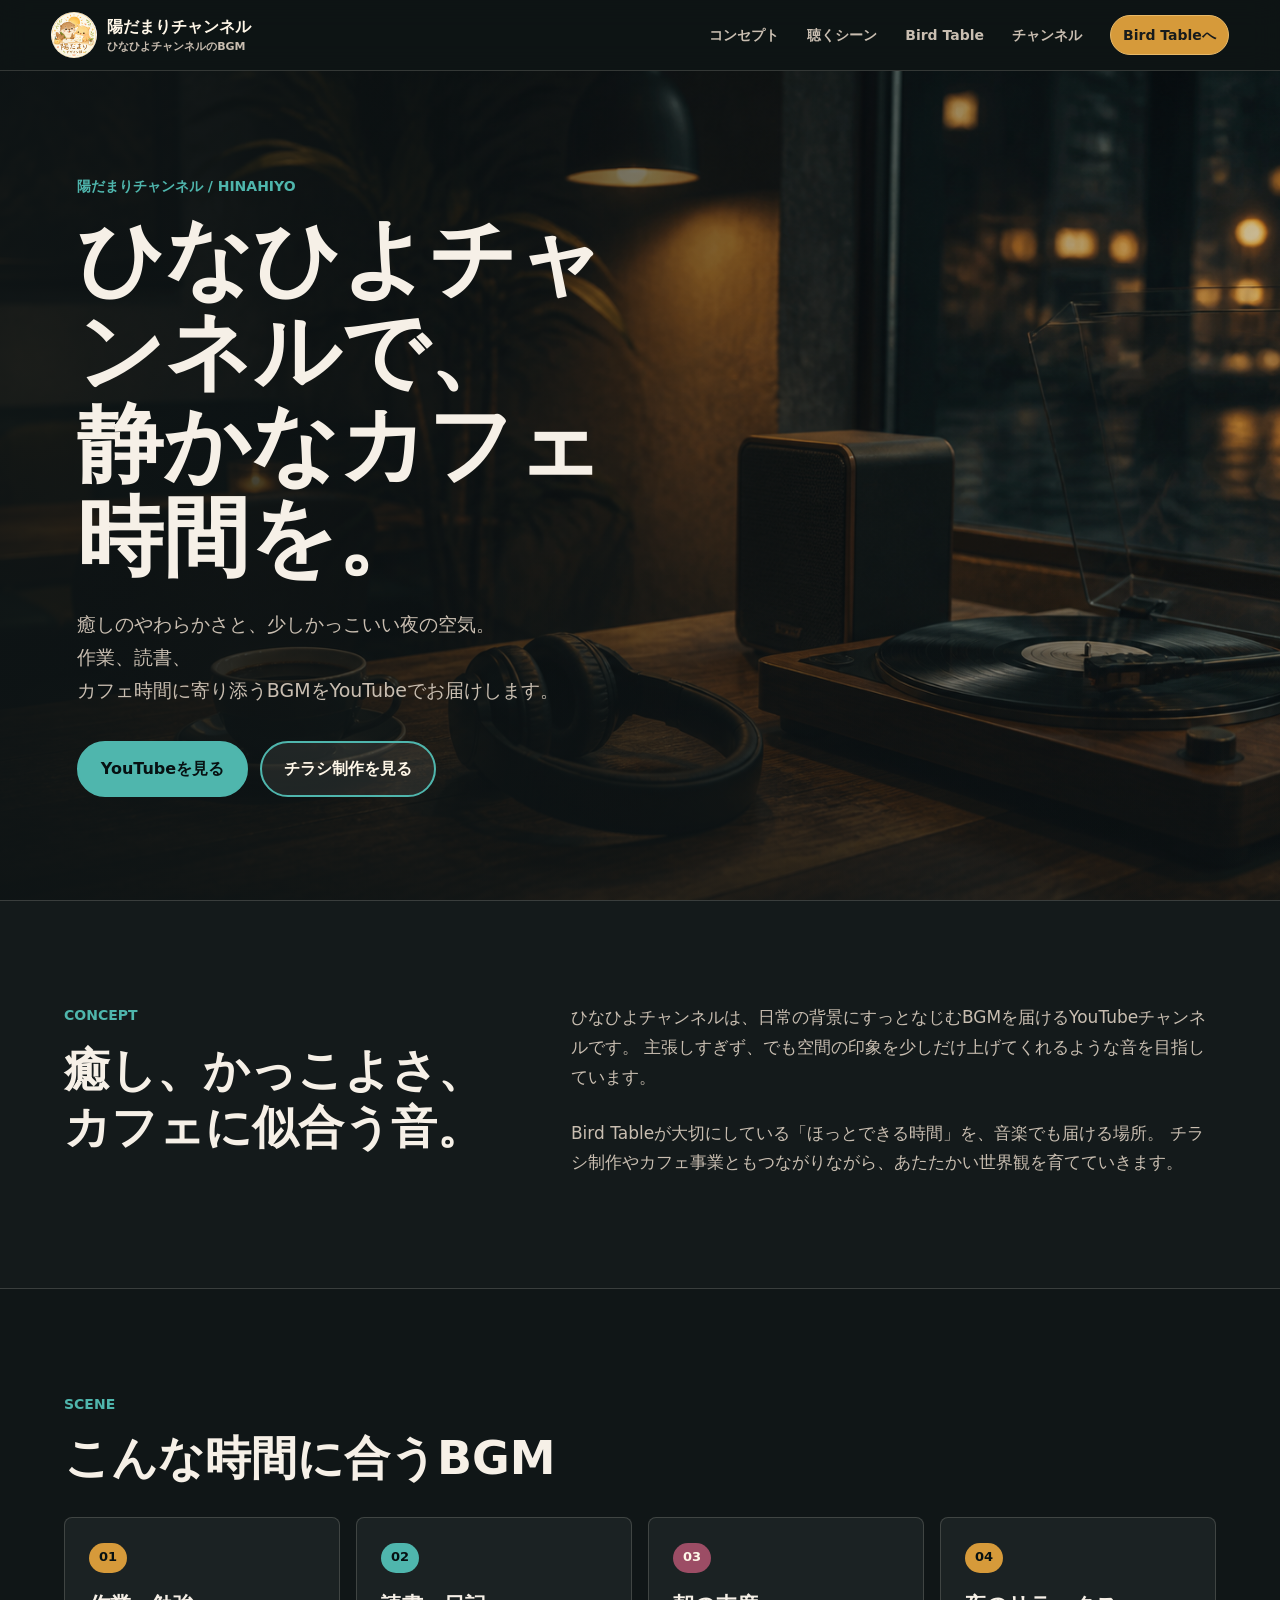
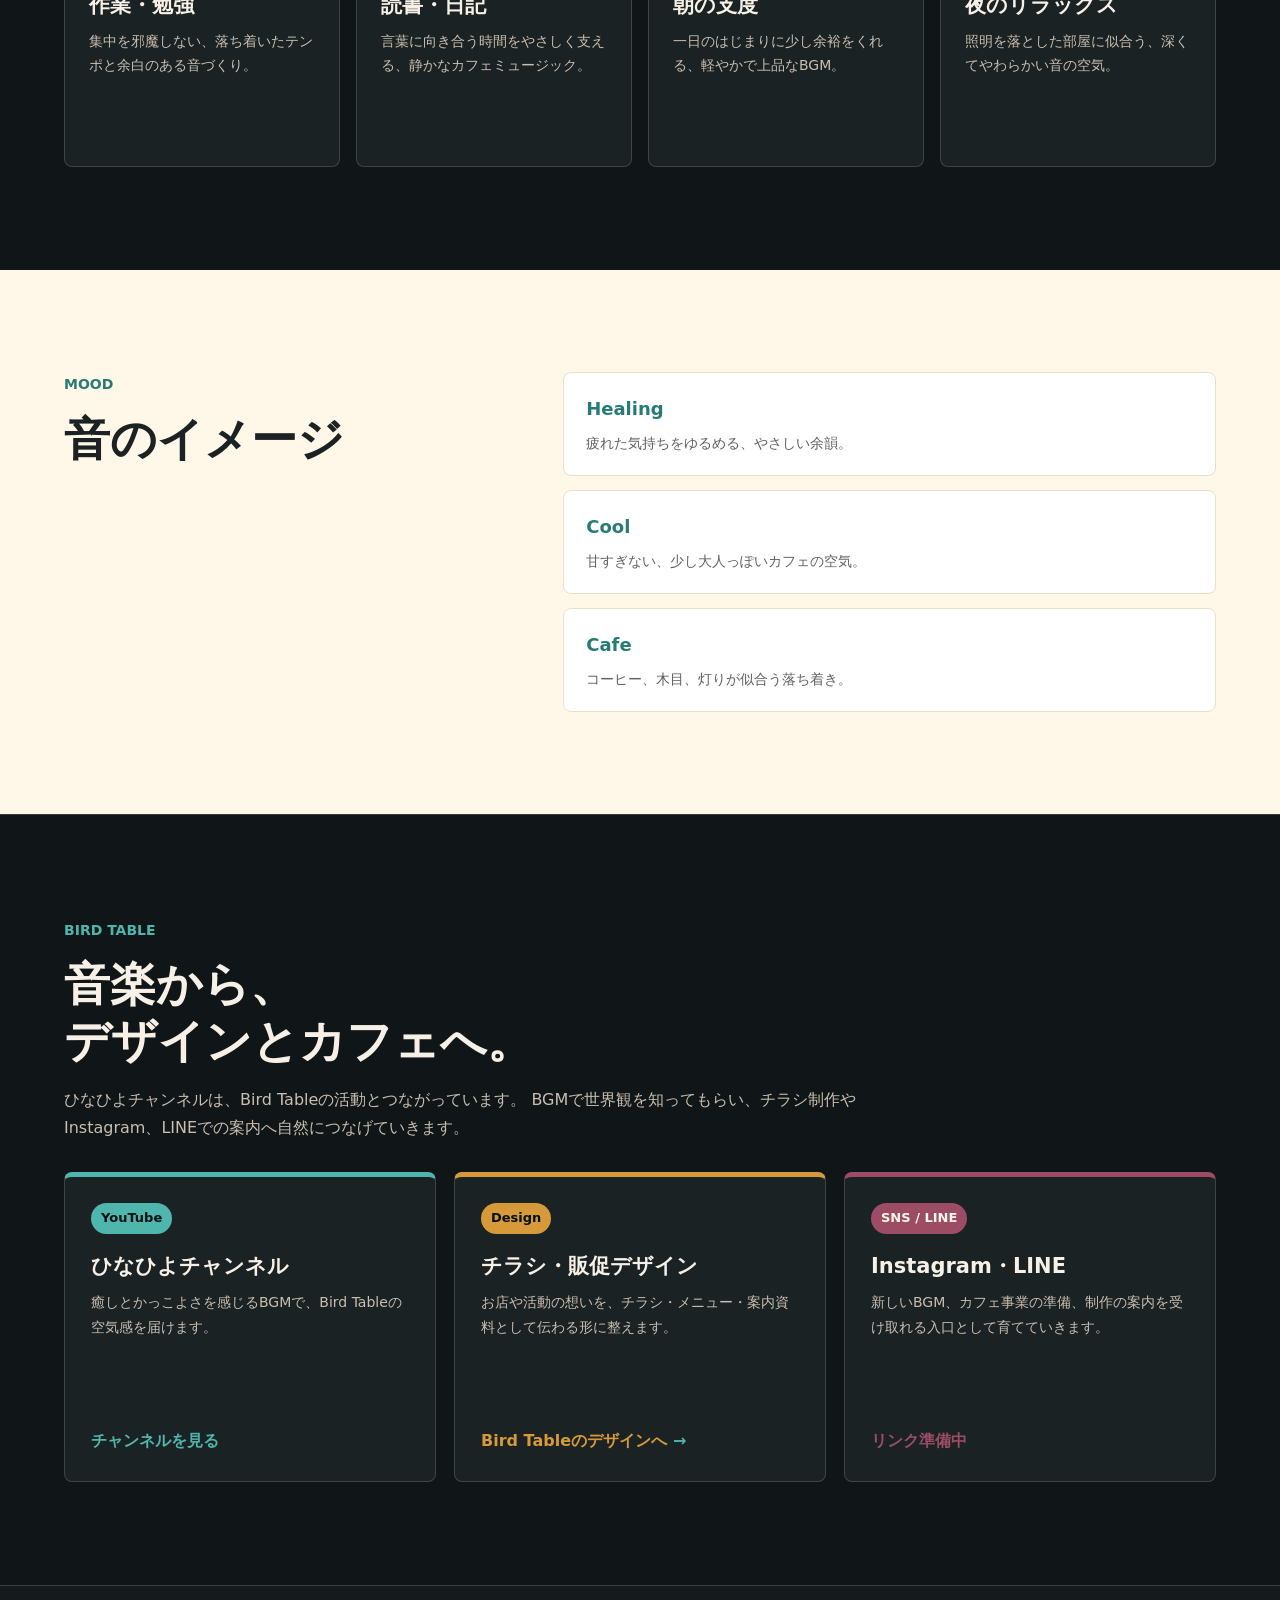
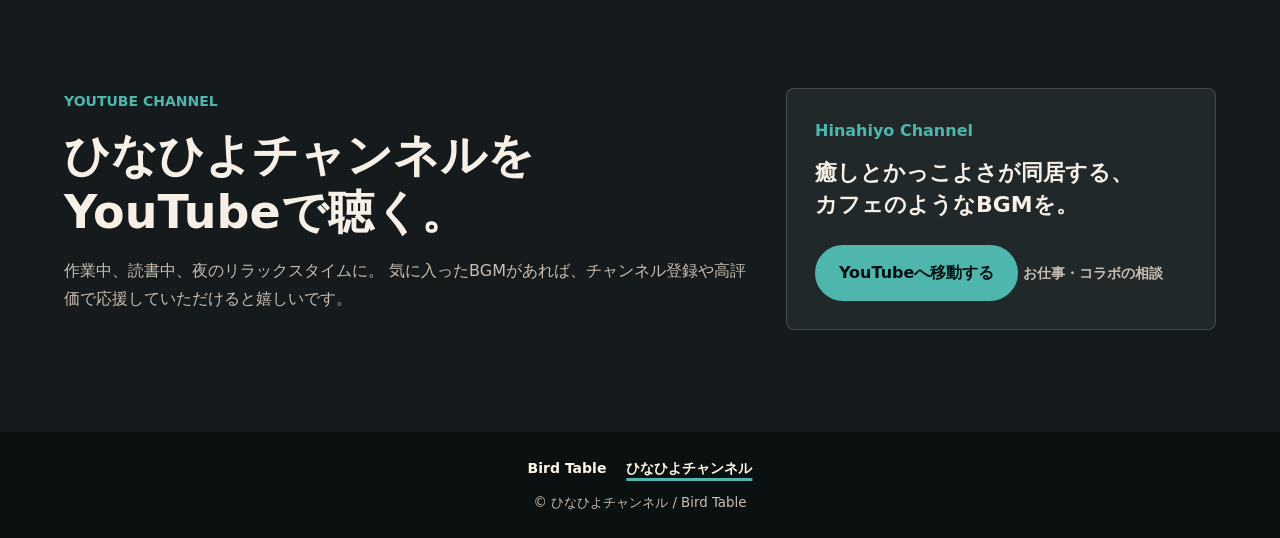
==== commit ccbda51d: "Unify Bird Table activities on homepage" ====
--- a/bgm.html
+++ b/bgm.html
@@ -3,25 +3,28 @@
   <head>
     <meta charset="utf-8">
     <meta name="viewport" content="width=device-width, initial-scale=1">
-    <title>ひなひよチャンネル | 癒しとカフェ時間のBGM</title>
+    <title>陽だまりチャンネル | ひなひよチャンネルの癒しBGM</title>
     <meta
       name="description"
-      content="ひなひよチャンネルは、作業、読書、カフェ時間、夜のリラックスタイムに寄り添う、癒しとかっこよさを感じるBGMをお届けするYouTubeチャンネルです。"
+      content="陽だまりチャンネル（ひなひよチャンネル）は、作業、読書、カフェ時間、夜のリラックスタイムに寄り添う、癒しとかっこよさを感じるBGMをお届けするYouTubeチャンネルです。"
     >
     <link rel="stylesheet" href="bgm.css">
   </head>
   <body>
     <header class="bgm-header">
-      <a class="brand" href="#top" aria-label="ひなひよチャンネル トップへ">
+      <a class="brand" href="#top" aria-label="陽だまりチャンネル トップへ">
         <img src="assets/logo.png" alt="">
-        <span>ひなひよチャンネル</span>
+        <span class="brand-copy">
+          <strong>陽だまりチャンネル</strong>
+          <small>ひなひよチャンネルのBGM</small>
+        </span>
       </a>
       <nav class="nav" aria-label="BGMページメニュー">
         <a href="#concept">コンセプト</a>
         <a href="#scene">聴くシーン</a>
         <a href="#birdtable">Bird Table</a>
         <a href="#channel">チャンネル</a>
-        <a class="connected-site-link" href="index.html">陽だまりデザイン部へ</a>
+        <a class="connected-site-link" href="index.html">Bird Tableへ</a>
       </nav>
     </header>
 
@@ -29,7 +32,7 @@
       <section class="bgm-hero">
         <img src="assets/bgm-cafe-hero.png" alt="落ち着いたカフェでBGMを楽しむイメージ">
         <div class="hero-overlay">
-          <p class="eyebrow">Hinahiyo Channel</p>
+          <p class="eyebrow">陽だまりチャンネル / Hinahiyo</p>
           <h1>
             <span class="line">ひなひよチャンネルで、</span>
             <span class="line">静かなカフェ時間を。</span>
@@ -129,9 +132,9 @@
           </article>
           <article>
             <p class="relation-label">Design</p>
-            <h3>陽だまりデザイン部</h3>
+            <h3>チラシ・販促デザイン</h3>
             <p>お店や活動の想いを、チラシ・メニュー・案内資料として伝わる形に整えます。</p>
-            <a href="index.html">陽だまりデザイン部へ <span aria-hidden="true">→</span></a>
+            <a href="index.html">Bird Tableのデザインへ <span aria-hidden="true">→</span></a>
           </article>
           <article>
             <p class="relation-label">SNS / LINE</p>
@@ -168,7 +171,7 @@
 
     <footer class="footer">
       <nav class="footer-sites" aria-label="Bird Tableのサイト">
-        <a href="index.html">陽だまりデザイン部</a>
+        <a href="index.html">Bird Table</a>
         <a href="bgm.html" aria-current="page">ひなひよチャンネル</a>
       </nav>
       <small>&copy; ひなひよチャンネル / Bird Table</small>
--- a/bgm.css
+++ b/bgm.css
@@ -60,6 +60,23 @@
   white-space: nowrap;
 }
 
+.brand-copy {
+  display: grid;
+  gap: 0;
+  line-height: 1.2;
+}
+
+.brand-copy strong {
+  font-size: 16px;
+}
+
+.brand-copy small {
+  margin-top: 3px;
+  color: var(--muted);
+  font-size: 11px;
+  font-weight: 700;
+}
+
 .brand img {
   width: 46px;
   height: 46px;
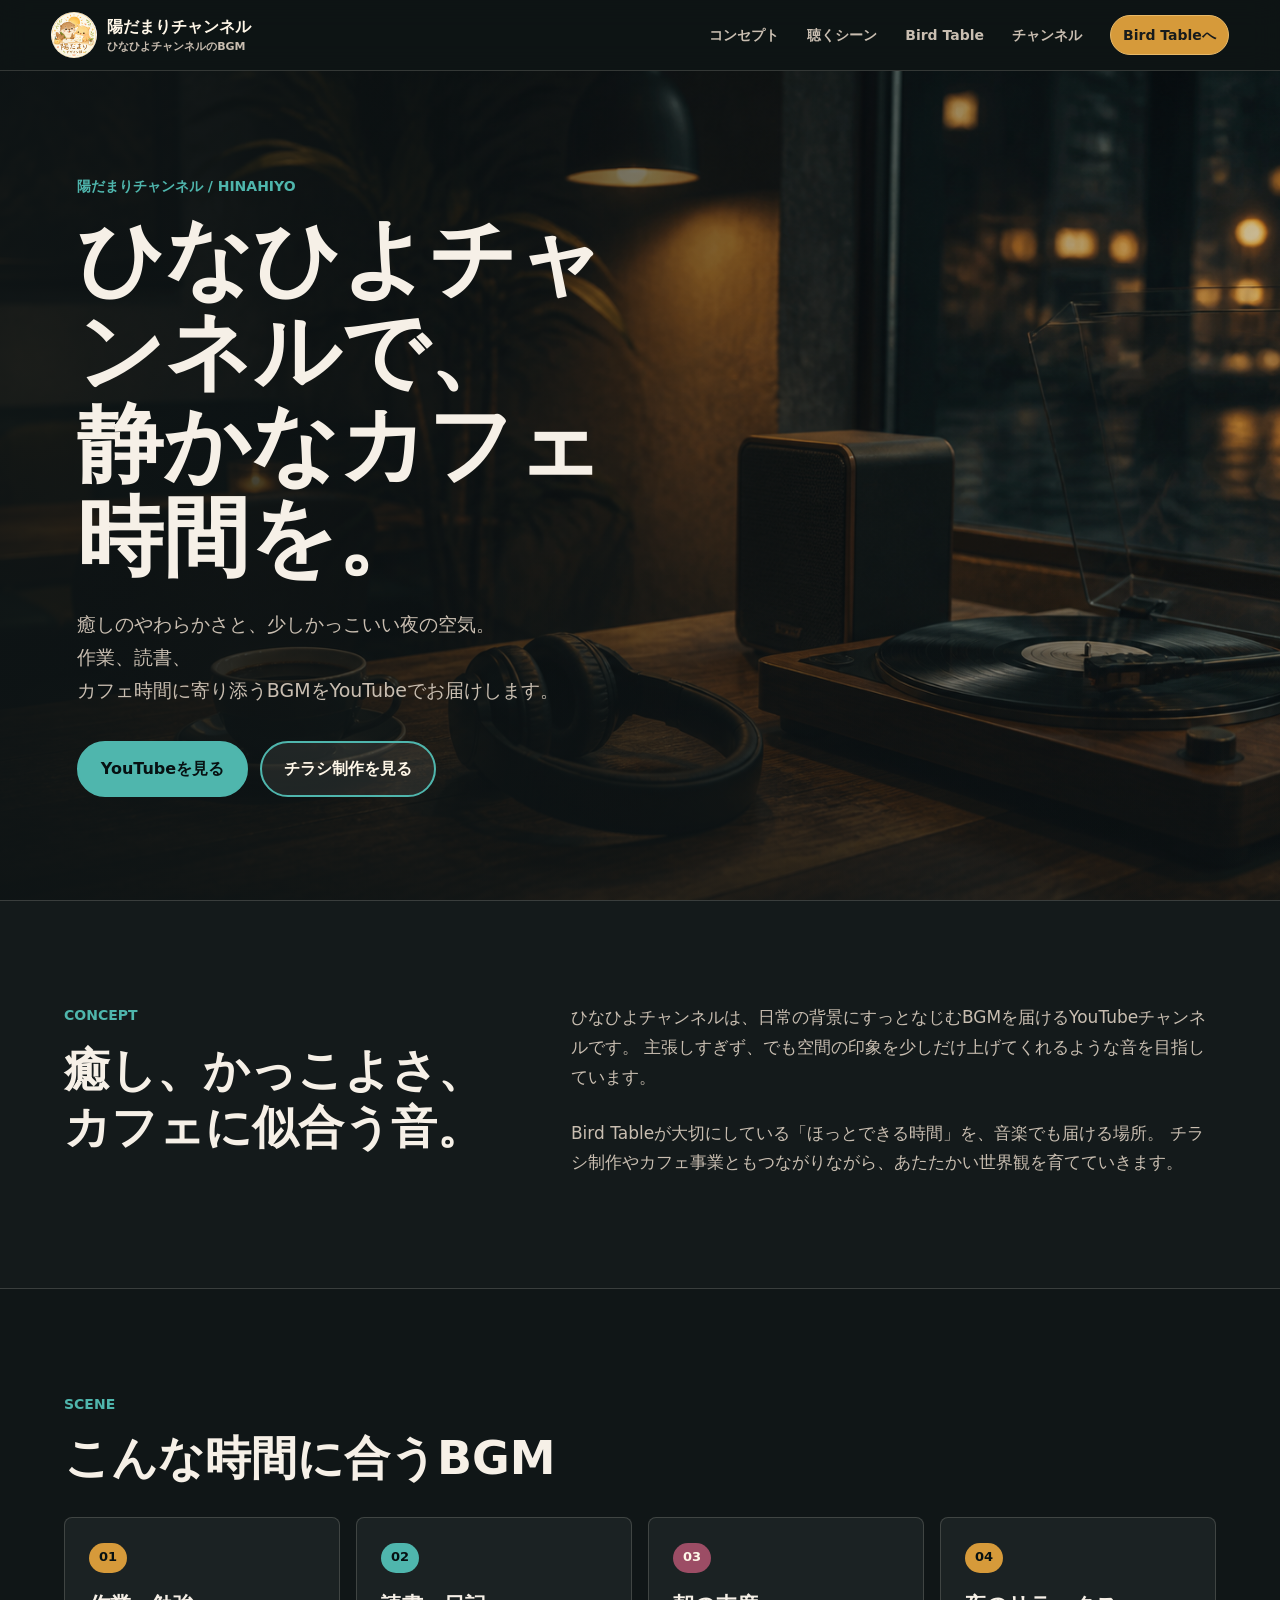
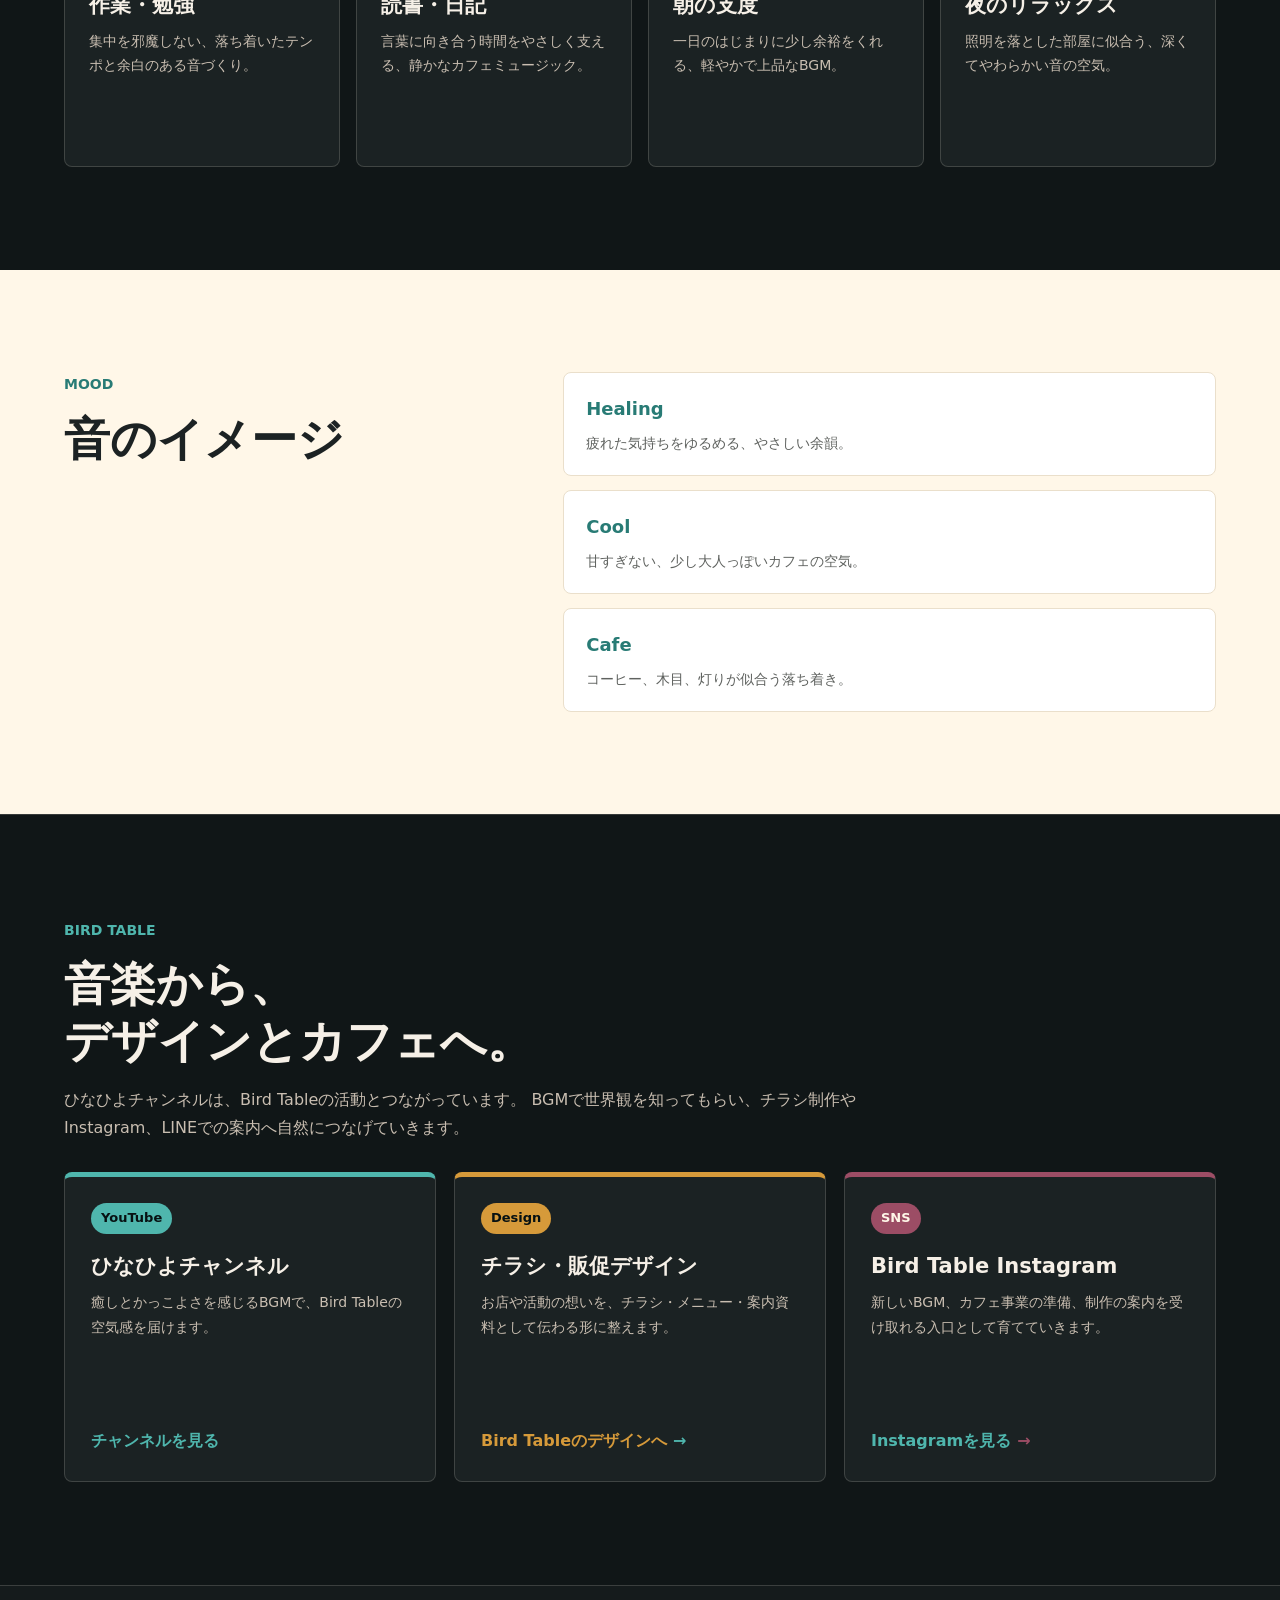
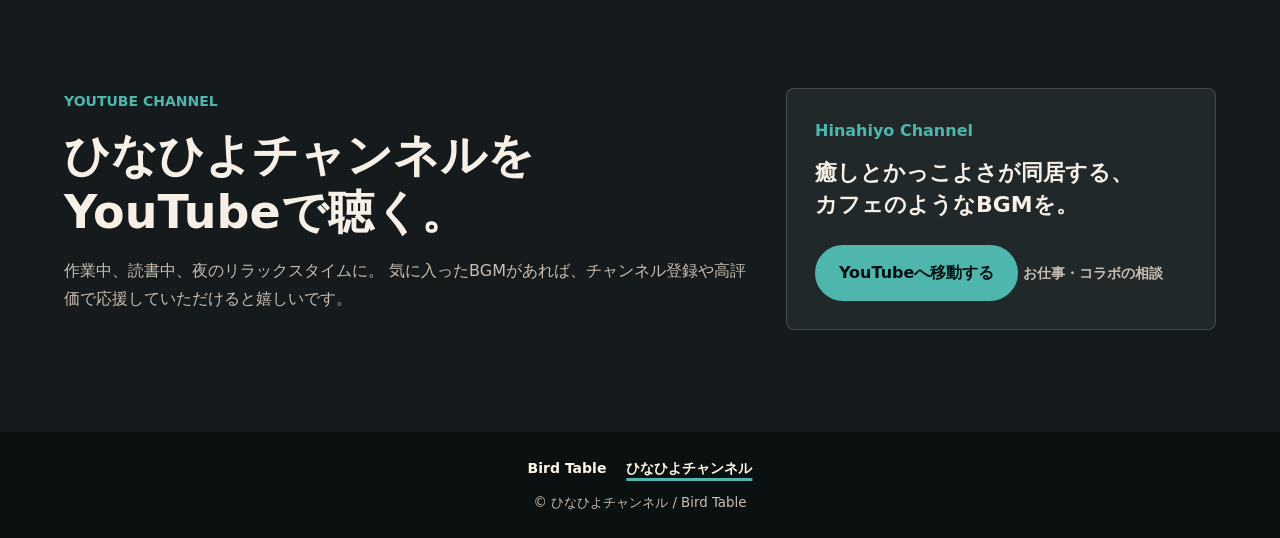
==== commit 4258a1a6: "Add Bird Table Instagram links" ====
--- a/bgm.html
+++ b/bgm.html
@@ -137,10 +137,12 @@
             <a href="index.html">Bird Tableのデザインへ <span aria-hidden="true">→</span></a>
           </article>
           <article>
-            <p class="relation-label">SNS / LINE</p>
-            <h3>Instagram・LINE</h3>
+            <p class="relation-label">SNS</p>
+            <h3>Bird Table Instagram</h3>
             <p>新しいBGM、カフェ事業の準備、制作の案内を受け取れる入口として育てていきます。</p>
-            <span>リンク準備中</span>
+            <a href="https://www.instagram.com/bird.table/?hl=ja" target="_blank" rel="noopener noreferrer">
+              Instagramを見る <span aria-hidden="true">→</span>
+            </a>
           </article>
         </div>
       </section>
